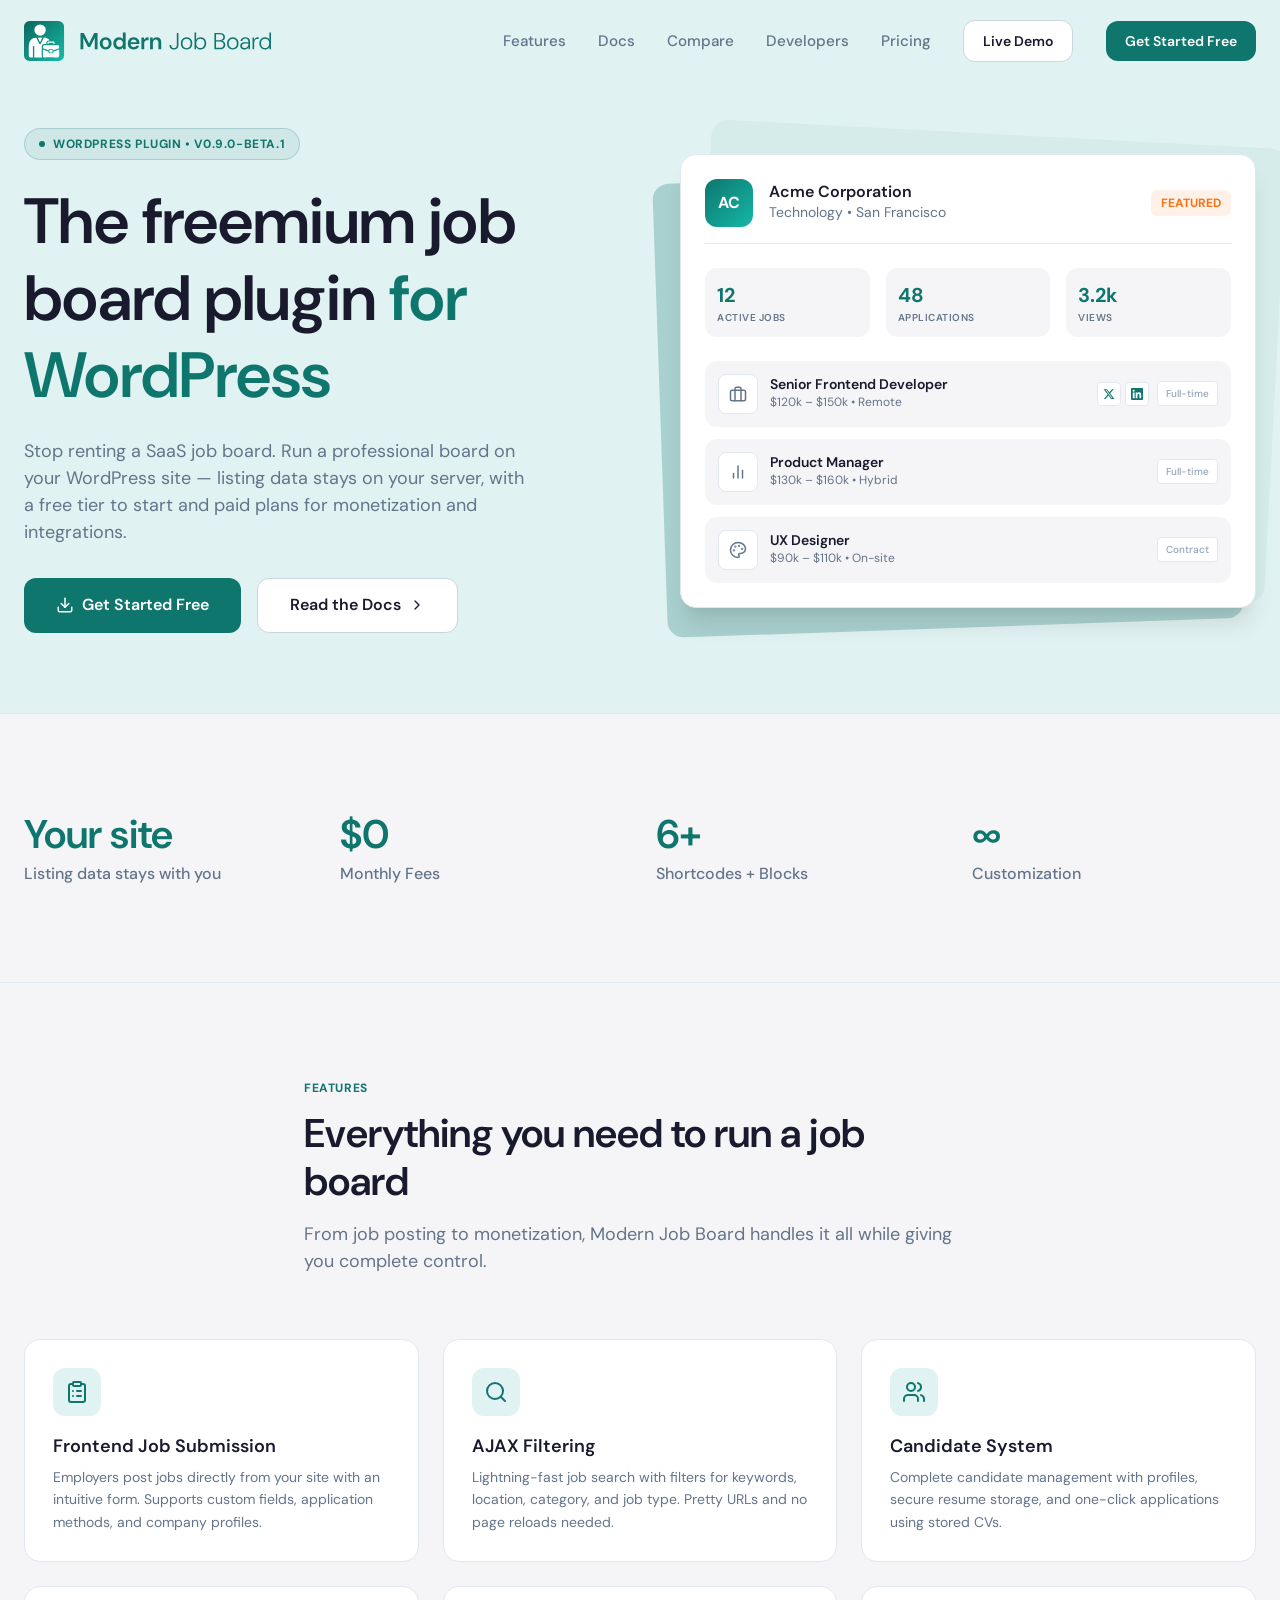
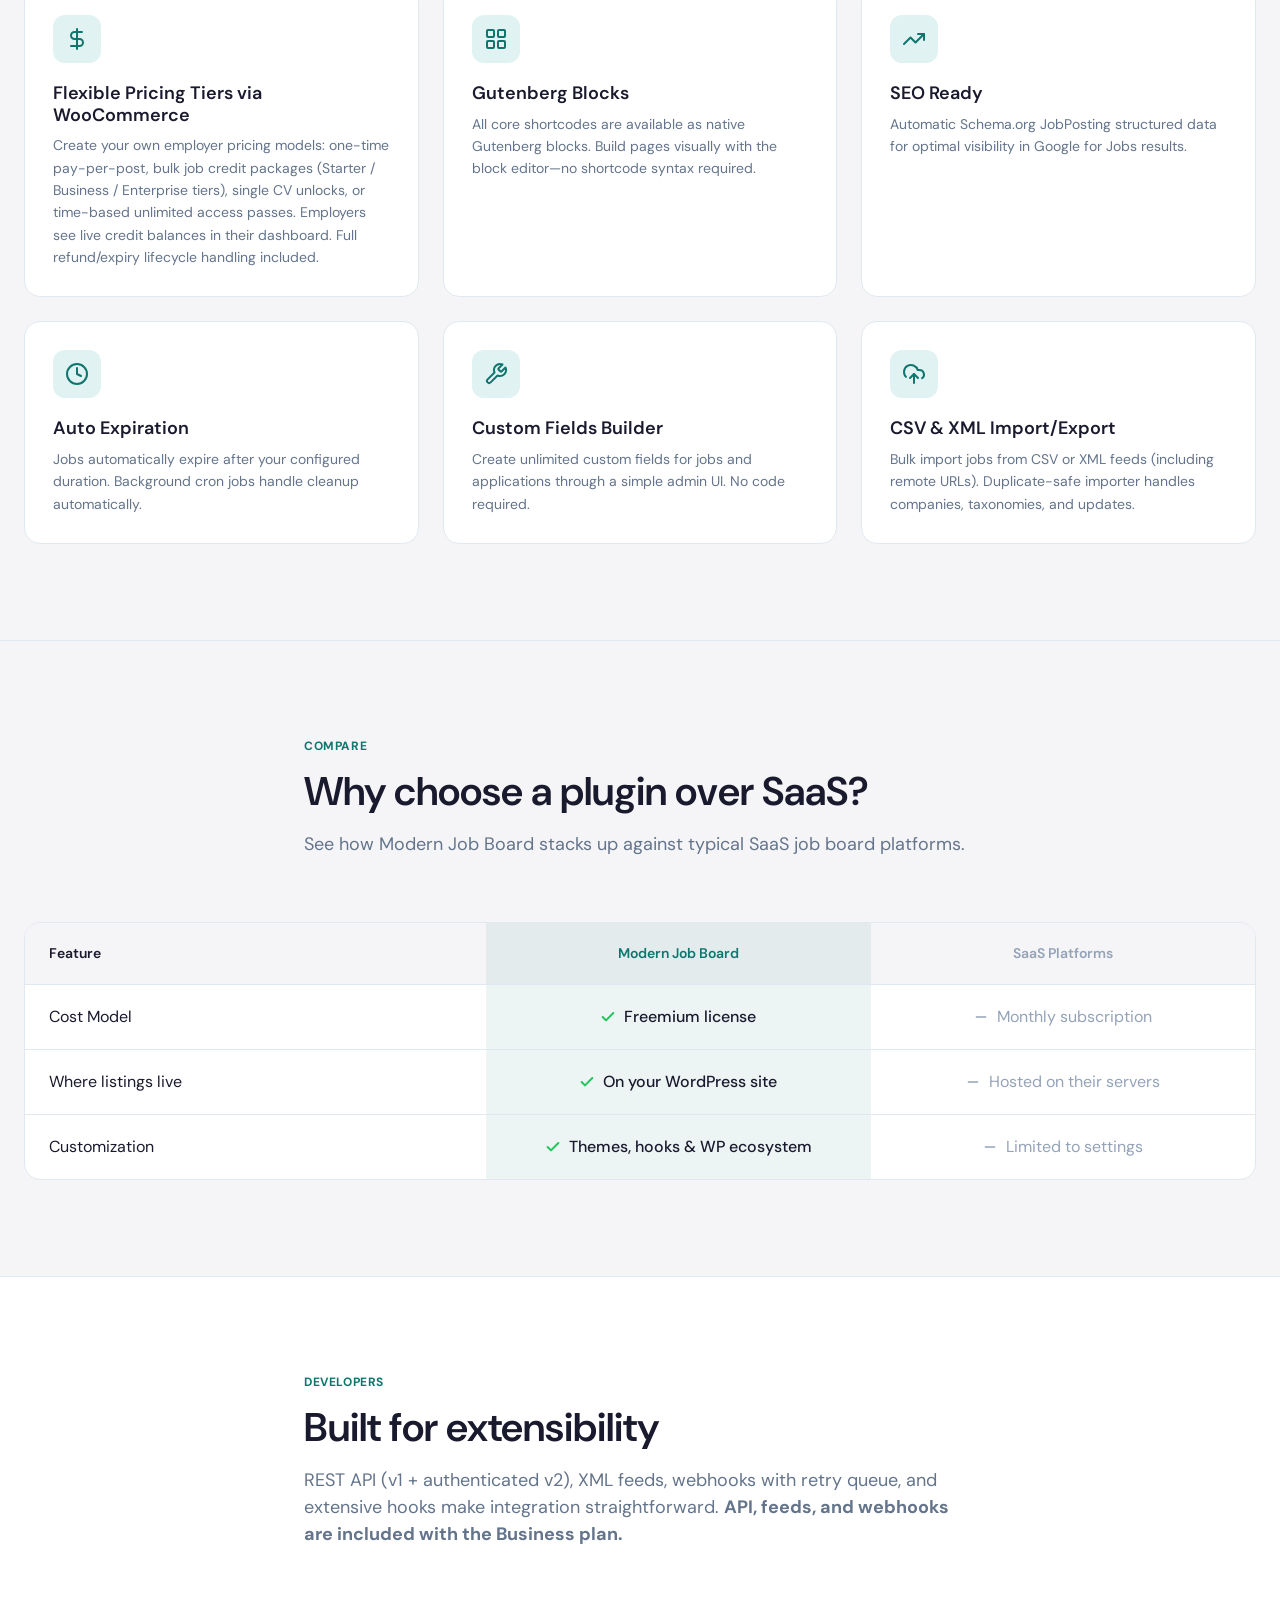
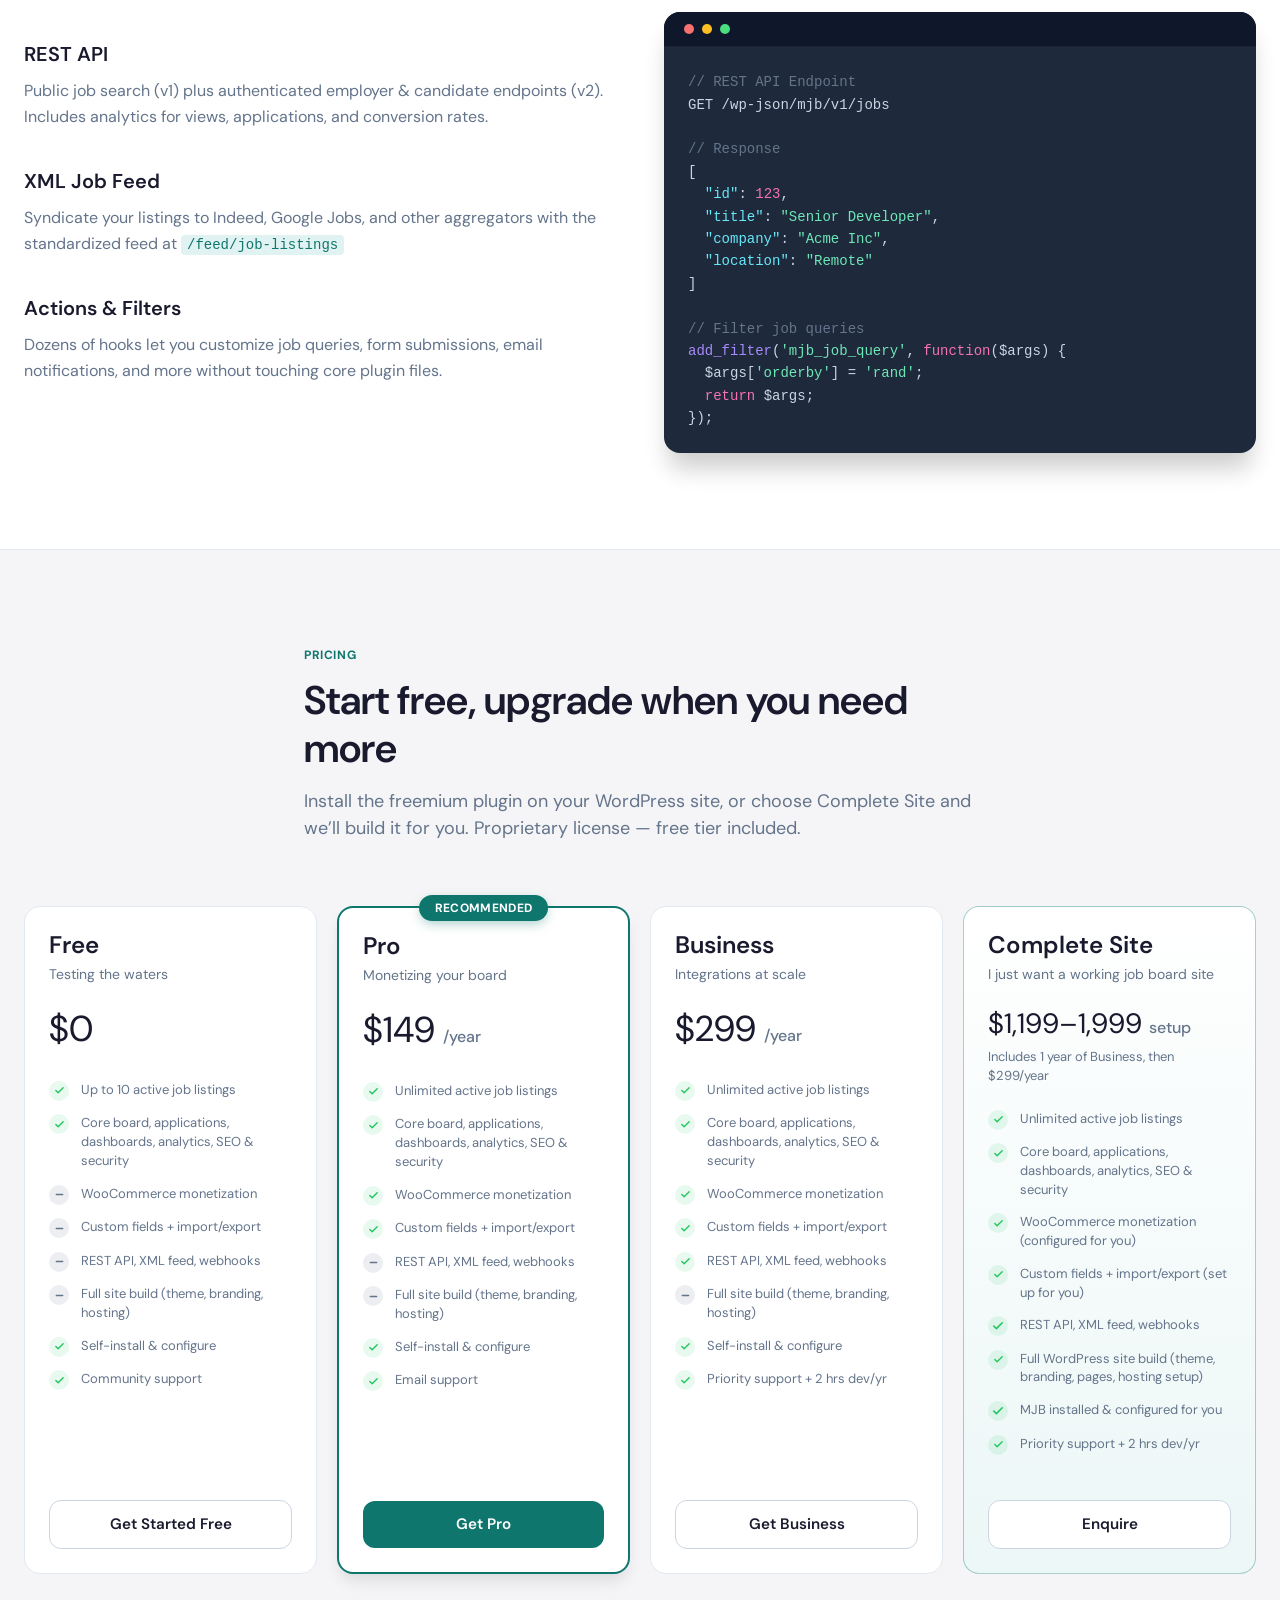
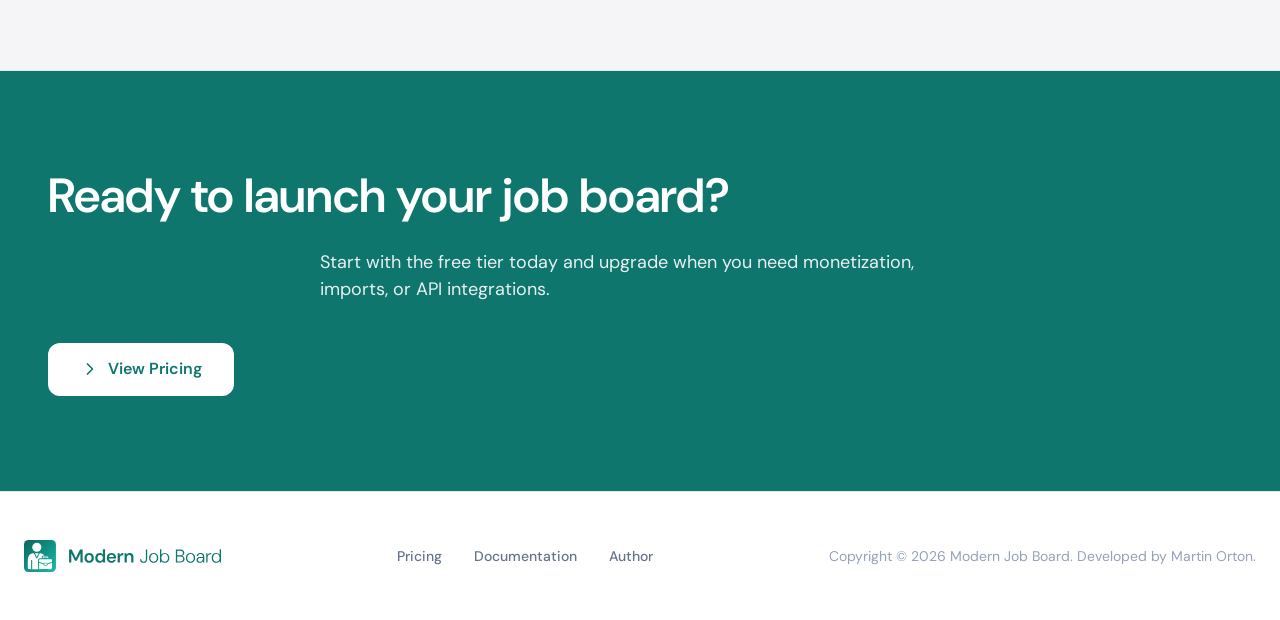
==== index.html @ c2c5f891 "Initial commit: marketing website and docs" ====
<!DOCTYPE html>
<html lang="en">

<head>
    <meta charset="UTF-8">
    <meta name="viewport" content="width=device-width, initial-scale=1.0">
    <title>Modern Job Board – Freemium WordPress Job Board Plugin</title>
    <link rel="preconnect" href="https://fonts.googleapis.com">
    <link rel="preconnect" href="https://fonts.gstatic.com" crossorigin>
    <link
        href="https://fonts.googleapis.com/css2?family=DM+Sans:ital,opsz,wght@0,9..40,400;0,9..40,500;0,9..40,600;0,9..40,700;1,9..40,400&display=swap"
        rel="stylesheet">
    <link rel="stylesheet" href="css/styles.css">
    <script src="js/script.js"></script>
</head>

<body>
    <!-- Navbar -->
    <nav class="navbar" id="navbar">
        <div class="container navbar-content">
            <a href="#" class="logo">
                <div class="logo-icon">
                    <img src="images/MJB%20logo.svg" alt="MJB Logo" />
                </div>
            </a>

            <div class="nav-links desktop-only">
                <a href="#features">Features</a>
                <a href="docs/index.html">Docs</a>
                <a href="#comparison">Compare</a>
                <a href="#developers">Developers</a>
                <a href="#pricing">Pricing</a>
                <a href="/jobs/" data-demo-path="/jobs/" class="btn btn-outline btn-sm" target="_blank" rel="noopener noreferrer">Live Demo</a>
                <a href="#pricing" class="btn btn-primary btn-sm">Get Started Free</a>
            </div>

            <button class="mobile-toggle" id="mobile-toggle" aria-label="Toggle menu">
                <svg class="icon-menu" xmlns="http://www.w3.org/2000/svg" width="24" height="24" viewBox="0 0 24 24"
                    fill="none" stroke="currentColor" stroke-width="2" stroke-linecap="round" stroke-linejoin="round">
                    <line x1="4" x2="20" y1="12" y2="12" />
                    <line x1="4" x2="20" y1="6" y2="6" />
                    <line x1="4" x2="20" y1="18" y2="18" />
                </svg>
                <svg class="icon-close hidden" xmlns="http://www.w3.org/2000/svg" width="24" height="24"
                    viewBox="0 0 24 24" fill="none" stroke="currentColor" stroke-width="2" stroke-linecap="round"
                    stroke-linejoin="round">
                    <path d="M18 6 6 18" />
                    <path d="m6 6 12 12" />
                </svg>
            </button>
        </div>
        <div class="mobile-menu" id="mobile-menu">
            <a href="#features" class="mobile-link">Features</a>
            <a href="docs/index.html" class="mobile-link">Docs</a>
            <a href="#comparison" class="mobile-link">Compare</a>
            <a href="#developers" class="mobile-link">Developers</a>
            <a href="#pricing" class="mobile-link">Pricing</a>
            <a href="/jobs/" data-demo-path="/jobs/" class="mobile-link" target="_blank" rel="noopener noreferrer">Live Demo</a>
            <a href="#pricing" class="btn btn-primary mobile-btn">Get Started Free</a>
        </div>
    </nav>

    <main>
        <!-- Hero -->
        <section class="hero section">
            <div class="container hero-grid">
                <div class="hero-content">
                    <div class="reveal">
                        <div class="badge">
                            <span class="badge-dot"></span>
                            WordPress Plugin • v0.9.0-beta.1
                        </div>
                    </div>
                    <div class="reveal delay-1">
                        <h1 class="hero-title">The freemium job board plugin <span class="italic-highlight">for WordPress</span>
                        </h1>
                    </div>
                    <div class="reveal delay-2">
                        <p class="hero-text">Stop renting a SaaS job board. Run a professional board on your WordPress
                            site — listing data stays on your server, with a free tier to start and paid plans for
                            monetization and integrations.</p>
                    </div>
                    <div class="reveal delay-3">
                        <div class="hero-actions">
                            <a href="#pricing" class="btn btn-primary btn-lg">
                                <svg xmlns="http://www.w3.org/2000/svg" width="18" height="18" viewBox="0 0 24 24"
                                    fill="none" stroke="currentColor" stroke-width="2" stroke-linecap="round"
                                    stroke-linejoin="round">
                                    <path d="M21 15v4a2 2 0 0 1-2 2H5a2 2 0 0 1-2-2v-4" />
                                    <polyline points="7 10 12 15 17 10" />
                                    <line x1="12" x2="12" y1="15" y2="3" />
                                </svg>
                                Get Started Free
                            </a>
                            <a href="docs/index.html" class="btn btn-outline btn-lg">
                                Read the Docs
                                <svg xmlns="http://www.w3.org/2000/svg" width="16" height="16" viewBox="0 0 24 24"
                                    fill="none" stroke="currentColor" stroke-width="2" stroke-linecap="round"
                                    stroke-linejoin="round">
                                    <path d="m9 18 6-6-6-6" />
                                </svg>
                            </a>
                        </div>
                    </div>
                </div>

                <div class="hero-visual">
                    <div class="hero-card reveal delay-2">
                        <div class="card-header">
                            <div class="company-logo">AC</div>
                            <div class="company-info">
                                <h4>Acme Corporation</h4>
                                <p>Technology • San Francisco</p>
                            </div>
                            <span class="badge-accent">Featured</span>
                        </div>
                        <div class="card-stats">
                            <div class="stat-item">
                                <div class="stat-val">12</div>
                                <div class="stat-lbl">Active Jobs</div>
                            </div>
                            <div class="stat-item">
                                <div class="stat-val">48</div>
                                <div class="stat-lbl">Applications</div>
                            </div>
                            <div class="stat-item">
                                <div class="stat-val">3.2k</div>
                                <div class="stat-lbl">Views</div>
                            </div>
                        </div>
                        <div class="job-list">
                            <!-- Job 1 -->
                            <div class="job-item">
                                <div class="job-icon">
                                    <svg xmlns="http://www.w3.org/2000/svg" width="18" height="18" viewBox="0 0 24 24"
                                        fill="none" stroke="currentColor" stroke-width="2" stroke-linecap="round"
                                        stroke-linejoin="round" aria-hidden="true">
                                        <rect width="20" height="14" x="2" y="7" rx="2" ry="2" />
                                        <path d="M16 21V5a2 2 0 0 0-2-2h-4a2 2 0 0 0-2 2v16" />
                                    </svg>
                                </div>
                                <div class="job-info">
                                    <h5>Senior Frontend Developer</h5>
                                    <p>$120k – $150k • Remote</p>
                                </div>
                                <div class="job-meta">
                                    <div class="social-share">
                                        <button class="share-btn twitter" aria-label="Share on Twitter"><svg
                                                xmlns="http://www.w3.org/2000/svg" width="12" height="12"
                                                viewBox="0 0 24 24" fill="currentColor" aria-hidden="true">
                                                <path
                                                    d="M18.244 2.25h3.308l-7.227 8.26 8.502 11.24H16.17l-5.214-6.817L4.99 21.75H1.68l7.73-8.835L1.254 2.25H8.08l4.713 6.231zm-1.161 17.52h1.833L7.084 4.126H5.117z" />
                                            </svg></button>
                                        <button class="share-btn linkedin" aria-label="Share on LinkedIn"><svg
                                                xmlns="http://www.w3.org/2000/svg" width="12" height="12"
                                                viewBox="0 0 24 24" fill="currentColor" aria-hidden="true">
                                                <path
                                                    d="M20.447 20.452h-3.554v-5.569c0-1.328-.027-3.037-1.852-3.037-1.853 0-2.136 1.445-2.136 2.939v5.667H9.351V9h3.414v1.561h.046c.477-.9 1.637-1.85 3.37-1.85 3.601 0 4.267 2.37 4.267 5.455v6.286zM5.337 7.433a2.062 2.062 0 0 1-2.063-2.065 2.064 2.064 0 0 1 2.063-2.063 2.063 2.063 0 0 1 2.064 2.063 2.065 2.065 0 0 1-2.064 2.065zm1.782 13.019H3.555V9h3.564v11.452zM22.225 0H1.771C.792 0 0 .774 0 1.729v20.542C0 23.227.792 24 1.771 24h20.451C23.2 24 24 23.227 24 22.271V1.729C24 .774 23.2 0 22.222 0h.003z" />
                                            </svg></button>
                                    </div>
                                    <span class="job-tag">Full-time</span>
                                </div>
                            </div>
                            <!-- Job 2 -->
                            <div class="job-item">
                                <div class="job-icon">
                                    <svg xmlns="http://www.w3.org/2000/svg" width="18" height="18" viewBox="0 0 24 24"
                                        fill="none" stroke="currentColor" stroke-width="2" stroke-linecap="round"
                                        stroke-linejoin="round" aria-hidden="true">
                                        <line x1="18" x2="18" y1="20" y2="10" />
                                        <line x1="12" x2="12" y1="20" y2="4" />
                                        <line x1="6" x2="6" y1="20" y2="14" />
                                    </svg>
                                </div>
                                <div class="job-info">
                                    <h5>Product Manager</h5>
                                    <p>$130k – $160k • Hybrid</p>
                                </div>
                                <div class="job-meta">
                                    <div class="social-share">
                                        <button class="share-btn twitter" aria-label="Share on Twitter"><svg
                                                xmlns="http://www.w3.org/2000/svg" width="12" height="12"
                                                viewBox="0 0 24 24" fill="currentColor" aria-hidden="true">
                                                <path
                                                    d="M18.244 2.25h3.308l-7.227 8.26 8.502 11.24H16.17l-5.214-6.817L4.99 21.75H1.68l7.73-8.835L1.254 2.25H8.08l4.713 6.231zm-1.161 17.52h1.833L7.084 4.126H5.117z" />
                                            </svg></button>
                                        <button class="share-btn linkedin" aria-label="Share on LinkedIn"><svg
                                                xmlns="http://www.w3.org/2000/svg" width="12" height="12"
                                                viewBox="0 0 24 24" fill="currentColor" aria-hidden="true">
                                                <path
                                                    d="M20.447 20.452h-3.554v-5.569c0-1.328-.027-3.037-1.852-3.037-1.853 0-2.136 1.445-2.136 2.939v5.667H9.351V9h3.414v1.561h.046c.477-.9 1.637-1.85 3.37-1.85 3.601 0 4.267 2.37 4.267 5.455v6.286zM5.337 7.433a2.062 2.062 0 0 1-2.063-2.065 2.064 2.064 0 0 1 2.063-2.063 2.063 2.063 0 0 1 2.064 2.063 2.065 2.065 0 0 1-2.064 2.065zm1.782 13.019H3.555V9h3.564v11.452zM22.225 0H1.771C.792 0 0 .774 0 1.729v20.542C0 23.227.792 24 1.771 24h20.451C23.2 24 24 23.227 24 22.271V1.729C24 .774 23.2 0 22.222 0h.003z" />
                                            </svg></button>
                                    </div>
                                    <span class="job-tag">Full-time</span>
                                </div>
                            </div>
                            <!-- Job 3 -->
                            <div class="job-item">
                                <div class="job-icon">
                                    <svg xmlns="http://www.w3.org/2000/svg" width="18" height="18" viewBox="0 0 24 24"
                                        fill="none" stroke="currentColor" stroke-width="2" stroke-linecap="round"
                                        stroke-linejoin="round" aria-hidden="true">
                                        <circle cx="13.5" cy="6.5" r=".5" fill="currentColor" />
                                        <circle cx="17.5" cy="10.5" r=".5" fill="currentColor" />
                                        <circle cx="8.5" cy="7.5" r=".5" fill="currentColor" />
                                        <circle cx="6.5" cy="12.5" r=".5" fill="currentColor" />
                                        <path
                                            d="M12 2C6.5 2 2 6.5 2 12s4.5 10 10 10c.926 0 1.648-.746 1.648-1.688 0-.437-.18-.835-.437-1.125-.29-.289-.438-.652-.438-1.087 0-.875.75-1.562 1.687-1.562H15.75A6.25 6.25 0 0 0 22 10.25c0-4.563-4.438-8.25-10-8.25z" />
                                    </svg>
                                </div>
                                <div class="job-info">
                                    <h5>UX Designer</h5>
                                    <p>$90k – $110k • On-site</p>
                                </div>
                                <div class="job-meta">
                                    <div class="social-share">
                                        <button class="share-btn twitter" aria-label="Share on Twitter"><svg
                                                xmlns="http://www.w3.org/2000/svg" width="12" height="12"
                                                viewBox="0 0 24 24" fill="currentColor" aria-hidden="true">
                                                <path
                                                    d="M18.244 2.25h3.308l-7.227 8.26 8.502 11.24H16.17l-5.214-6.817L4.99 21.75H1.68l7.73-8.835L1.254 2.25H8.08l4.713 6.231zm-1.161 17.52h1.833L7.084 4.126H5.117z" />
                                            </svg></button>
                                        <button class="share-btn linkedin" aria-label="Share on LinkedIn"><svg
                                                xmlns="http://www.w3.org/2000/svg" width="12" height="12"
                                                viewBox="0 0 24 24" fill="currentColor" aria-hidden="true">
                                                <path
                                                    d="M20.447 20.452h-3.554v-5.569c0-1.328-.027-3.037-1.852-3.037-1.853 0-2.136 1.445-2.136 2.939v5.667H9.351V9h3.414v1.561h.046c.477-.9 1.637-1.85 3.37-1.85 3.601 0 4.267 2.37 4.267 5.455v6.286zM5.337 7.433a2.062 2.062 0 0 1-2.063-2.065 2.064 2.064 0 0 1 2.063-2.063 2.063 2.063 0 0 1 2.064 2.063 2.065 2.065 0 0 1-2.064 2.065zm1.782 13.019H3.555V9h3.564v11.452zM22.225 0H1.771C.792 0 0 .774 0 1.729v20.542C0 23.227.792 24 1.771 24h20.451C23.2 24 24 23.227 24 22.271V1.729C24 .774 23.2 0 22.222 0h.003z" />
                                            </svg></button>
                                    </div>
                                    <span class="job-tag">Contract</span>
                                </div>
                            </div>
                        </div>
                    </div>
                    <div class="hero-bg-accents">
                        <div class="bg-accent-1"></div>
                        <div class="bg-accent-2"></div>
                    </div>
                </div>
            </div>
        </section>

        <!-- Stats -->
        <section class="section stats-section">
            <div class="container stats-grid">
                <div class="stat-block reveal">
                    <h3>Your site</h3>
                    <p>Listing data stays with you</p>
                </div>
                <div class="stat-block reveal delay-1">
                    <h3>$0</h3>
                    <p>Monthly Fees</p>
                </div>
                <div class="stat-block reveal delay-2">
                    <h3>6+</h3>
                    <p>Shortcodes + Blocks</p>
                </div>
                <div class="stat-block reveal delay-3">
                    <h3>∞</h3>
                    <p>Customization</p>
                </div>
            </div>
        </section>

        <!-- Features -->
        <section id="features" class="section bg-neutral">
            <div class="container">
                <div class="section-header reveal">
                    <span class="eyebrow">Features</span>
                    <h2>Everything you need to run a job board</h2>
                    <p>From job posting to monetization, Modern Job Board handles it all while giving you complete
                        control.</p>
                </div>
                <div class="features-grid">
                    <!-- Feature Items (9) -->
                    <div class="feature-card reveal">
                        <div class="feature-icon"><svg xmlns="http://www.w3.org/2000/svg" width="24" height="24"
                                viewBox="0 0 24 24" fill="none" stroke="currentColor" stroke-width="2"
                                stroke-linecap="round" stroke-linejoin="round">
                                <rect width="8" height="4" x="8" y="2" rx="1" ry="1" />
                                <path d="M16 4h2a2 2 0 0 1 2 2v14a2 2 0 0 1-2 2H6a2 2 0 0 1-2-2V6a2 2 0 0 1 2-2h2" />
                                <path d="M12 11h4" />
                                <path d="M12 16h4" />
                                <path d="M8 11h.01" />
                                <path d="M8 16h.01" />
                            </svg></div>
                        <h3>Frontend Job Submission</h3>
                        <p>Employers post jobs directly from your site with an intuitive form. Supports custom fields,
                            application methods, and company profiles.</p>
                    </div>
                    <div class="feature-card reveal delay-1">
                        <div class="feature-icon"><svg xmlns="http://www.w3.org/2000/svg" width="24" height="24"
                                viewBox="0 0 24 24" fill="none" stroke="currentColor" stroke-width="2"
                                stroke-linecap="round" stroke-linejoin="round">
                                <circle cx="11" cy="11" r="8" />
                                <path d="m21 21-4.3-4.3" />
                            </svg></div>
                        <h3>AJAX Filtering</h3>
                        <p>Lightning-fast job search with filters for keywords, location, category, and job type. Pretty
                            URLs and no page reloads needed.</p>
                    </div>
                    <div class="feature-card reveal delay-2">
                        <div class="feature-icon"><svg xmlns="http://www.w3.org/2000/svg" width="24" height="24"
                                viewBox="0 0 24 24" fill="none" stroke="currentColor" stroke-width="2"
                                stroke-linecap="round" stroke-linejoin="round">
                                <path d="M16 21v-2a4 4 0 0 0-4-4H6a4 4 0 0 0-4 4v2" />
                                <circle cx="9" cy="7" r="4" />
                                <path d="M22 21v-2a4 4 0 0 0-3-3.87" />
                                <path d="M16 3.13a4 4 0 0 1 0 7.75" />
                            </svg></div>
                        <h3>Candidate System</h3>
                        <p>Complete candidate management with profiles, secure resume storage, and one-click
                            applications using stored CVs.</p>
                    </div>
                    <div class="feature-card reveal">
                        <div class="feature-icon"><svg xmlns="http://www.w3.org/2000/svg" width="24" height="24"
                                viewBox="0 0 24 24" fill="none" stroke="currentColor" stroke-width="2"
                                stroke-linecap="round" stroke-linejoin="round">
                                <line x1="12" x2="12" y1="2" y2="22" />
                                <path d="M17 5H9.5a3.5 3.5 0 0 0 0 7h5a3.5 3.5 0 0 1 0 7H6" />
                            </svg></div>
                        <h3>Flexible Pricing Tiers via WooCommerce</h3>
                        <p>Create your own employer pricing models: one-time pay-per-post, bulk job credit packages
                            (Starter / Business / Enterprise tiers), single CV unlocks, or time-based unlimited access
                            passes. Employers see live credit balances in their dashboard. Full refund/expiry lifecycle
                            handling included.</p>
                    </div>
                    <div class="feature-card reveal delay-1">
                        <div class="feature-icon"><svg xmlns="http://www.w3.org/2000/svg" width="24" height="24"
                                viewBox="0 0 24 24" fill="none" stroke="currentColor" stroke-width="2"
                                stroke-linecap="round" stroke-linejoin="round">
                                <rect x="3" y="3" width="7" height="7" rx="1" />
                                <rect x="14" y="3" width="7" height="7" rx="1" />
                                <rect x="3" y="14" width="7" height="7" rx="1" />
                                <rect x="14" y="14" width="7" height="7" rx="1" />
                            </svg></div>
                        <h3>Gutenberg Blocks</h3>
                        <p>All core shortcodes are available as native Gutenberg blocks. Build pages visually with the
                            block editor—no shortcode syntax required.</p>
                    </div>
                    <div class="feature-card reveal delay-2">
                        <div class="feature-icon"><svg xmlns="http://www.w3.org/2000/svg" width="24" height="24"
                                viewBox="0 0 24 24" fill="none" stroke="currentColor" stroke-width="2"
                                stroke-linecap="round" stroke-linejoin="round">
                                <polyline points="22 7 13.5 15.5 8.5 10.5 2 17" />
                                <polyline points="16 7 22 7 22 13" />
                            </svg></div>
                        <h3>SEO Ready</h3>
                        <p>Automatic Schema.org JobPosting structured data for optimal visibility in Google for Jobs
                            results.</p>
                    </div>
                    <div class="feature-card reveal">
                        <div class="feature-icon"><svg xmlns="http://www.w3.org/2000/svg" width="24" height="24"
                                viewBox="0 0 24 24" fill="none" stroke="currentColor" stroke-width="2"
                                stroke-linecap="round" stroke-linejoin="round">
                                <circle cx="12" cy="12" r="10" />
                                <polyline points="12 6 12 12 16 14" />
                            </svg></div>
                        <h3>Auto Expiration</h3>
                        <p>Jobs automatically expire after your configured duration. Background cron jobs handle cleanup
                            automatically.</p>
                    </div>
                    <div class="feature-card reveal delay-1">
                        <div class="feature-icon"><svg xmlns="http://www.w3.org/2000/svg" width="24" height="24"
                                viewBox="0 0 24 24" fill="none" stroke="currentColor" stroke-width="2"
                                stroke-linecap="round" stroke-linejoin="round">
                                <path
                                    d="M14.7 6.3a1 1 0 0 0 0 1.4l1.6 1.6a1 1 0 0 0 1.4 0l3.77-3.77a6 6 0 0 1-7.94 7.94l-6.91 6.91a2.12 2.12 0 0 1-3-3l6.91-6.91a6 6 0 0 1 7.94-7.94l-3.76 3.76z" />
                            </svg></div>
                        <h3>Custom Fields Builder</h3>
                        <p>Create unlimited custom fields for jobs and applications through a simple admin UI. No code
                            required.</p>
                    </div>
                    <div class="feature-card reveal delay-2">
                        <div class="feature-icon"><svg xmlns="http://www.w3.org/2000/svg" width="24" height="24"
                                viewBox="0 0 24 24" fill="none" stroke="currentColor" stroke-width="2"
                                stroke-linecap="round" stroke-linejoin="round">
                                <path d="M4 14.899A7 7 0 1 1 15.71 8h1.79a4.5 4.5 0 0 1 2.5 8.242" />
                                <path d="M12 12v9" />
                                <path d="m16 16-4-4-4 4" />
                            </svg></div>
                        <h3>CSV &amp; XML Import/Export</h3>
                        <p>Bulk import jobs from CSV or XML feeds (including remote URLs). Duplicate-safe importer
                            handles companies, taxonomies, and updates.</p>
                    </div>
                </div>
            </div>
        </section>

        <!-- Comparison -->
        <section id="comparison" class="section">
            <div class="container">
                <div class="section-header reveal">
                    <span class="eyebrow">Compare</span>
                    <h2>Why choose a plugin over SaaS?</h2>
                    <p>See how Modern Job Board stacks up against typical SaaS job board platforms.</p>
                </div>
                <div class="comparison-table-wrapper reveal delay-1">
                    <div class="comparison-table">
                        <div class="row header-row">
                            <div class="col feature">Feature</div>
                            <div class="col mjb">Modern Job Board</div>
                            <div class="col saas">SaaS Platforms</div>
                        </div>
                        <div class="row">
                            <div class="col feature">Cost Model</div>
                            <div class="col mjb highlight"><svg class="icon-check" xmlns="http://www.w3.org/2000/svg"
                                    viewBox="0 0 24 24" fill="none" stroke="currentColor" stroke-width="3"
                                    stroke-linecap="round" stroke-linejoin="round">
                                    <polyline points="20 6 9 17 4 12" />
                                </svg> Freemium license</div>
                            <div class="col saas"><svg class="icon-minus" xmlns="http://www.w3.org/2000/svg"
                                    viewBox="0 0 24 24" fill="none" stroke="currentColor" stroke-width="2"
                                    stroke-linecap="round" stroke-linejoin="round">
                                    <line x1="5" x2="19" y1="12" y2="12" />
                                </svg> Monthly subscription</div>
                        </div>
                        <div class="row">
                            <div class="col feature">Where listings live</div>
                            <div class="col mjb highlight"><svg class="icon-check" xmlns="http://www.w3.org/2000/svg"
                                    viewBox="0 0 24 24" fill="none" stroke="currentColor" stroke-width="3"
                                    stroke-linecap="round" stroke-linejoin="round">
                                    <polyline points="20 6 9 17 4 12" />
                                </svg> On your WordPress site</div>
                            <div class="col saas"><svg class="icon-minus" xmlns="http://www.w3.org/2000/svg"
                                    viewBox="0 0 24 24" fill="none" stroke="currentColor" stroke-width="2"
                                    stroke-linecap="round" stroke-linejoin="round">
                                    <line x1="5" x2="19" y1="12" y2="12" />
                                </svg> Hosted on their servers</div>
                        </div>
                        <div class="row">
                            <div class="col feature">Customization</div>
                            <div class="col mjb highlight"><svg class="icon-check" xmlns="http://www.w3.org/2000/svg"
                                    viewBox="0 0 24 24" fill="none" stroke="currentColor" stroke-width="3"
                                    stroke-linecap="round" stroke-linejoin="round">
                                    <polyline points="20 6 9 17 4 12" />
                                </svg> Themes, hooks &amp; WP ecosystem</div>
                            <div class="col saas"><svg class="icon-minus" xmlns="http://www.w3.org/2000/svg"
                                    viewBox="0 0 24 24" fill="none" stroke="currentColor" stroke-width="2"
                                    stroke-linecap="round" stroke-linejoin="round">
                                    <line x1="5" x2="19" y1="12" y2="12" />
                                </svg> Limited to settings</div>
                        </div>
                    </div>
                </div>
            </div>
        </section>

        <!-- Developers -->
        <section id="developers" class="section bg-white">
            <div class="container">
                <div class="section-header reveal">
                    <span class="eyebrow">Developers</span>
                    <h2>Built for extensibility</h2>
                    <p>REST API (v1 + authenticated v2), XML feeds, webhooks with retry queue, and extensive hooks make integration straightforward. <strong>API, feeds, and webhooks are included with the Business plan.</strong></p>
                </div>
                <div class="dev-grid">
                    <div class="dev-content">
                        <div class="dev-item reveal">
                            <h3>REST API</h3>
                            <p>Public job search (v1) plus authenticated employer &amp; candidate endpoints (v2). Includes
                                analytics for views, applications, and conversion rates.</p>
                        </div>
                        <div class="dev-item reveal delay-1">
                            <h3>XML Job Feed</h3>
                            <p>Syndicate your listings to Indeed, Google Jobs, and other aggregators with the
                                standardized feed at <code class="inline-code">/feed/job-listings</code></p>
                        </div>
                        <div class="dev-item reveal delay-2">
                            <h3>Actions & Filters</h3>
                            <p>Dozens of hooks let you customize job queries, form submissions, email notifications, and
                                more without touching core plugin files.</p>
                        </div>
                    </div>
                    <div class="dev-code reveal delay-2">
                        <div class="code-window">
                            <div class="window-controls">
                                <span class="dot red"></span><span class="dot yellow"></span><span
                                    class="dot green"></span>
                            </div>
                            <pre><code><span class="comment">// REST API Endpoint</span>
GET /wp-json/mjb/v1/jobs

<span class="comment">// Response</span>
[
  <span class="key">"id"</span>: <span class="number">123</span>,
  <span class="key">"title"</span>: <span class="string">"Senior Developer"</span>,
  <span class="key">"company"</span>: <span class="string">"Acme Inc"</span>,
  <span class="key">"location"</span>: <span class="string">"Remote"</span>
]

<span class="comment">// Filter job queries</span>
<span class="func">add_filter</span>(<span class="string">'mjb_job_query'</span>, <span class="keyword">function</span>($args) {
  $args[<span class="string">'orderby'</span>] = <span class="string">'rand'</span>;
  <span class="keyword">return</span> $args;
});</code></pre>
                        </div>
                    </div>
                </div>
            </div>
        </section>

        <!-- Pricing -->
        <section id="pricing" class="section bg-neutral">
            <div class="container">
                <div class="section-header reveal">
                    <span class="eyebrow">Pricing</span>
                    <h2>Start free, upgrade when you need more</h2>
                    <p>Install the freemium plugin on your WordPress site, or choose Complete Site and we’ll build it for you. Proprietary license — free tier included.</p>
                </div>
                <div class="pricing-grid pricing-grid--4">
                    <!-- Free -->
                    <div class="pricing-card reveal delay-1">
                        <h3>Free</h3>
                        <p class="price-sub">Testing the waters</p>
                        <div class="price">$0</div>
                        <ul class="price-features">
                            <li><span class="check-icon">✓</span> Up to 10 active job listings</li>
                            <li><span class="check-icon">✓</span> Core board, applications, dashboards, analytics, SEO &amp; security</li>
                            <li class="is-unavailable"><span class="check-icon" aria-hidden="true">—</span> WooCommerce monetization</li>
                            <li class="is-unavailable"><span class="check-icon" aria-hidden="true">—</span> Custom fields + import/export</li>
                            <li class="is-unavailable"><span class="check-icon" aria-hidden="true">—</span> REST API, XML feed, webhooks</li>
                            <li class="is-unavailable"><span class="check-icon" aria-hidden="true">—</span> Full site build (theme, branding, hosting)</li>
                            <li><span class="check-icon">✓</span> Self-install &amp; configure</li>
                            <li><span class="check-icon">✓</span> Community support</li>
                        </ul>
                        <a href="mailto:hello@martinorton.com?subject=Modern%20Job%20Board%20Free"
                            class="btn btn-outline btn-block">Get Started Free</a>
                    </div>
                    <!-- Pro -->
                    <div class="pricing-card pro reveal delay-2">
                        <div class="recommended-badge">Recommended</div>
                        <h3>Pro</h3>
                        <p class="price-sub">Monetizing your board</p>
                        <div class="price">$149 <span class="period">/year</span></div>
                        <ul class="price-features">
                            <li><span class="check-icon">✓</span> Unlimited active job listings</li>
                            <li><span class="check-icon">✓</span> Core board, applications, dashboards, analytics, SEO &amp; security</li>
                            <li><span class="check-icon">✓</span> WooCommerce monetization</li>
                            <li><span class="check-icon">✓</span> Custom fields + import/export</li>
                            <li class="is-unavailable"><span class="check-icon" aria-hidden="true">—</span> REST API, XML feed, webhooks</li>
                            <li class="is-unavailable"><span class="check-icon" aria-hidden="true">—</span> Full site build (theme, branding, hosting)</li>
                            <li><span class="check-icon">✓</span> Self-install &amp; configure</li>
                            <li><span class="check-icon">✓</span> Email support</li>
                        </ul>
                        <a href="mailto:hello@martinorton.com?subject=Modern%20Job%20Board%20Pro" class="btn btn-primary btn-block">Get Pro</a>
                    </div>
                    <!-- Business -->
                    <div class="pricing-card reveal delay-3">
                        <h3>Business</h3>
                        <p class="price-sub">Integrations at scale</p>
                        <div class="price">$299 <span class="period">/year</span></div>
                        <ul class="price-features">
                            <li><span class="check-icon">✓</span> Unlimited active job listings</li>
                            <li><span class="check-icon">✓</span> Core board, applications, dashboards, analytics, SEO &amp; security</li>
                            <li><span class="check-icon">✓</span> WooCommerce monetization</li>
                            <li><span class="check-icon">✓</span> Custom fields + import/export</li>
                            <li><span class="check-icon">✓</span> REST API, XML feed, webhooks</li>
                            <li class="is-unavailable"><span class="check-icon" aria-hidden="true">—</span> Full site build (theme, branding, hosting)</li>
                            <li><span class="check-icon">✓</span> Self-install &amp; configure</li>
                            <li><span class="check-icon">✓</span> Priority support + 2 hrs dev/yr</li>
                        </ul>
                        <a href="mailto:hello@martinorton.com?subject=Modern%20Job%20Board%20Business" class="btn btn-outline btn-block">Get Business</a>
                    </div>
                    <!-- Complete Site -->
                    <div class="pricing-card pricing-card--complete reveal delay-3">
                        <h3>Complete Site</h3>
                        <p class="price-sub">I just want a working job board site</p>
                        <div class="price price--setup">$1,199–1,999 <span class="period">setup</span></div>
                        <p class="price-note">Includes 1 year of Business, then $299/year</p>
                        <ul class="price-features">
                            <li><span class="check-icon">✓</span> Unlimited active job listings</li>
                            <li><span class="check-icon">✓</span> Core board, applications, dashboards, analytics, SEO &amp; security</li>
                            <li><span class="check-icon">✓</span> WooCommerce monetization (configured for you)</li>
                            <li><span class="check-icon">✓</span> Custom fields + import/export (set up for you)</li>
                            <li><span class="check-icon">✓</span> REST API, XML feed, webhooks</li>
                            <li><span class="check-icon">✓</span> Full WordPress site build (theme, branding, pages, hosting setup)</li>
                            <li><span class="check-icon">✓</span> MJB installed &amp; configured for you</li>
                            <li><span class="check-icon">✓</span> Priority support + 2 hrs dev/yr</li>
                        </ul>
                        <a href="mailto:hello@martinorton.com?subject=Modern%20Job%20Board%20Complete%20Site" class="btn btn-outline btn-block">Enquire</a>
                    </div>
                </div>
            </div>
        </section>

        <!-- CTA -->
        <section class="cta-section">
            <div class="container reveal">
                <h2>Ready to launch your job board?</h2>
                <p>Start with the free tier today and upgrade when you need monetization, imports, or API integrations.</p>
                <a href="#pricing" class="btn btn-white btn-lg">
                    <svg xmlns="http://www.w3.org/2000/svg" width="20" height="20" viewBox="0 0 24 24" fill="none"
                        stroke="currentColor" stroke-width="2" stroke-linecap="round" stroke-linejoin="round">
                        <path d="m9 18 6-6-6-6" />
                    </svg>
                    View Pricing
                </a>
            </div>
        </section>
    </main>

    <!-- Footer -->
    <footer>
        <div class="container footer-content">
            <div class="footer-brand">
                <div class="logo-icon sm">
                    <img src="images/MJB%20logo.svg" alt="MJB Logo" />
                </div>
            </div>
            <div class="footer-links">
                <a href="#pricing">Pricing</a>
                <a href="docs/index.html">Documentation</a>
                <a href="https://martinorton.com">Author</a>
            </div>
            <div class="footer-copy">Copyright © 2026 Modern Job Board. Developed by <a
                    href="https://martinorton.com">Martin Orton</a>.</div>
        </div>
    </footer>

    <!-- Back to Top -->
    <button id="back-to-top" class="back-to-top" aria-label="Back to top">
        <svg xmlns="http://www.w3.org/2000/svg" width="24" height="24" viewBox="0 0 24 24" fill="none"
            stroke="currentColor" stroke-width="2" stroke-linecap="round" stroke-linejoin="round">
            <path d="M12 19V5" />
            <path d="m5 12 7-7 7 7" />
        </svg>
    </button>
</body>

</html>
---- css/styles.css ----
/* Reset & Variables */
:root {
    --primary: #0F766E;
    --primary-hover: #0d6960;
    --primary-light: rgba(15, 118, 110, 0.08);
    --primary-surface: #E0F2F1;
    --accent: #F97316;
    --accent-light: rgba(249, 115, 22, 0.1);
    --bg-neutral: #F5F5F7;
    --bg-white: #FFFFFF;
    --text-primary: #1a1a2e;
    --text-secondary: #64748b;
    --text-muted: #94a3b8;
    --border: #e2e8f0;
    --border-strong: #cbd5e1;
    --success: #22c55e;

    --font-sans: 'DM Sans', sans-serif;
    --font-serif: var(--font-sans);

    --container-max: 1280px;
    --spacing-section: 6rem;
    --hero-card-accent-bg: #a9d1cf;
    --mjb-hero-edge: 2.5rem;
    --mjb-navbar-height: 5rem;
    --mjb-admin-bar-height: 0px;
    --mjb-header-offset: calc(var(--mjb-admin-bar-height) + var(--mjb-navbar-height));

    --heading-weight: 600;
    --heading-line-height: 1.2;
}

/* WordPress admin bar (logged-in frontend only) */
@media screen and (max-width: 782px) {
    body.admin-bar {
        --mjb-admin-bar-height: var(--wp-admin--admin-bar--height, 46px);
    }
}

@media screen and (min-width: 783px) {
    body.admin-bar {
        --mjb-admin-bar-height: var(--wp-admin--admin-bar--height, 32px);
    }
}

*,
*::before,
*::after {
    box-sizing: border-box;
    margin: 0;
    padding: 0;
}

body {
    font-family: var(--font-sans);
    color: var(--text-primary);
    background-color: var(--bg-neutral);
    line-height: 1.5;
    -webkit-font-smoothing: antialiased;
}

::selection {
    background-color: var(--primary-light);
    color: var(--primary);
}

::-moz-selection {
    background-color: var(--primary-light);
    color: var(--primary);
}

h1,
h2,
h3,
h4,
h5,
h6,
.wp-block-heading {
    font-family: var(--font-sans);
    font-weight: var(--heading-weight);
    line-height: var(--heading-line-height);
    color: var(--text-primary);
}

h1 {
    font-size: clamp(2rem, 4vw, 2.75rem);
}

h2 {
    font-size: clamp(1.625rem, 2.5vw, 2.25rem);
}

h3 {
    font-size: 1.25rem;
}

h4 {
    font-size: 1.125rem;
}

h5 {
    font-size: 1rem;
}

h6 {
    font-size: 0.875rem;
}

a {
    text-decoration: none;
    color: inherit;
    transition: color 0.2s ease;
}

@media (prefers-reduced-motion: reduce) {
    *,
    *::before,
    *::after {
        animation-duration: 0.01ms !important;
        animation-iteration-count: 1 !important;
        transition-duration: 0.01ms !important;
        scroll-behavior: auto !important;
    }

    .reveal {
        opacity: 1;
        transform: none;
    }
}

/* Utilities */
.container,
.wp-block-group.container {
    max-width: var(--container-max);
    margin: 0 auto;
    padding: 0 1.5rem;
    width: 100%;
    box-sizing: border-box;
}

.wp-block-group.container > .wp-block-group__inner-container {
    max-width: none;
    margin: 0;
    padding: 0;
    width: 100%;
    box-sizing: border-box;
}

.wp-block-group.alignfull {
    width: 100%;
    max-width: none;
}

.wp-block-group.alignfull > .wp-block-group__inner-container {
    width: 100%;
    max-width: none;
    padding-left: 0;
    padding-right: 0;
}

.site-main .wp-block-group__inner-container {
    display: contents;
}

.site-main .wp-block-group.alignfull {
    width: 100%;
}

.site-main .wp-block-group.container {
    display: block;
    width: 100%;
}

.site-main .wp-block-html {
    display: block;
    width: 100%;
    max-width: none;
    margin: 0;
}

.section {
    padding: var(--spacing-section) 0;
    border-bottom: 1px solid var(--border);
    scroll-margin-top: var(--mjb-header-offset, 5rem);
}

.bg-white {
    background-color: var(--bg-white);
}

.bg-neutral {
    background-color: var(--bg-neutral);
}

/* Buttons */
.btn {
    display: inline-flex;
    align-items: center;
    gap: 0.5rem;
    padding: 0.75rem 1.5rem;
    border-radius: 0.75rem;
    font-weight: 600;
    font-size: 0.95rem;
    cursor: pointer;
    transition:
        background-color 0.2s ease,
        border-color 0.2s ease,
        color 0.2s ease,
        box-shadow 0.25s cubic-bezier(0.16, 1, 0.3, 1),
        transform 0.2s cubic-bezier(0.16, 1, 0.3, 1);
    border: none;
    will-change: transform;
}

.btn:active,
.btn.is-pressed {
    transform: scale(0.97) translateY(0);
    box-shadow: none;
}

.job-item.is-active,
.job-item:focus-visible {
    background: var(--primary-surface);
    border-color: rgba(15, 118, 110, 0.2);
    outline: 2px solid rgba(15, 118, 110, 0.35);
    outline-offset: 2px;
}

.btn-primary {
    background-color: var(--primary);
    color: white;
}

.btn-primary:hover {
    background-color: var(--primary-hover);
    transform: translateY(-2px);
    box-shadow: 0 8px 16px -4px rgba(15, 118, 110, 0.35);
}

.btn-primary:active {
    transform: scale(0.97) translateY(0);
}

.btn-outline {
    background-color: white;
    border: 1px solid var(--border-strong);
    color: var(--text-primary);
}

.btn-outline:hover {
    border-color: var(--primary);
    background-color: var(--bg-neutral);
    transform: translateY(-2px);
    box-shadow: 0 6px 14px -6px rgba(15, 118, 110, 0.18);
    color: var(--primary);
}

.btn-outline:active {
    transform: scale(0.97) translateY(0);
}

.btn-white {
    background-color: white;
    color: var(--primary);
}

.btn-white:hover {
    background-color: var(--bg-neutral);
    transform: translateY(-2px) scale(1.02);
    box-shadow: 0 8px 20px rgba(0, 0, 0, 0.12);
}

.btn-white:active {
    transform: scale(0.97) translateY(0);
}

.btn-sm {
    padding: 0.6rem 1.2rem;
    font-size: 0.875rem;
}

.btn-lg {
    padding: 0.9rem 2rem;
    font-size: 1rem;
}

.btn-block {
    display: flex;
    width: 100%;
    justify-content: center;
}

/* Navbar */
.navbar {
    position: fixed;
    top: var(--mjb-admin-bar-height);
    left: 0;
    right: 0;
    z-index: 1000;
    padding: 1.25rem 0;
    transition: all 0.3s ease;
}

.navbar.scrolled {
    background-color: rgba(255, 255, 255, 0.9);
    backdrop-filter: blur(10px);
    border-bottom: 1px solid var(--border);
    padding: 0.75rem 0;
    box-shadow: 0 1px 3px rgba(0, 0, 0, 0.05);
}

.navbar-content {
    display: flex;
    justify-content: space-between;
    align-items: center;
}

.logo {
    display: flex;
    align-items: center;
    gap: 0.75rem;
    font-family: var(--font-sans);
    font-size: 1.25rem;
    color: var(--text-primary);
    transition: opacity 0.2s ease, transform 0.2s ease;
}

.logo:hover {
    opacity: 0.88;
    transform: translateY(-1px);
}

.logo-icon {
    height: 2.5rem;
    display: flex;
    align-items: center;
    justify-content: center;
}

.logo-icon img,
.logo-icon .custom-logo {
    height: 100%;
    width: auto;
}

.logo--custom .custom-logo-link {
    display: flex;
    align-items: center;
    line-height: 0;
}

.nav-links {
    display: flex;
    align-items: center;
    gap: 2rem;
}

.nav-links a:not(.btn) {
    position: relative;
    color: var(--text-secondary);
    font-weight: 500;
    font-size: 0.95rem;
    transition: color 0.2s ease;
}

.nav-links a:not(.btn)::after {
    content: "";
    position: absolute;
    left: 0;
    bottom: -0.35rem;
    width: 100%;
    height: 2px;
    border-radius: 1px;
    background: var(--primary);
    transform: scaleX(0);
    transform-origin: left center;
    transition: transform 0.28s cubic-bezier(0.16, 1, 0.3, 1);
}

.nav-links a:not(.btn):hover {
    color: var(--primary);
}

.nav-links a:not(.btn):hover::after {
    transform: scaleX(1);
}

.desktop-only {
    display: flex;
}

.mobile-toggle {
    display: none;
    background: none;
    border: none;
    cursor: pointer;
    color: var(--text-primary);
}

.mobile-menu {
    display: none;
    position: absolute;
    top: 100%;
    left: 0;
    right: 0;
    background: white;
    border-bottom: 1px solid var(--border);
    padding: 1.5rem;
    flex-direction: column;
    gap: 1rem;
    box-shadow: 0 10px 15px -3px rgba(0, 0, 0, 0.1);
}

.mobile-menu.open {
    display: flex;
}

.mobile-link {
    font-size: 1.125rem;
    font-weight: 500;
    padding: 0.5rem 0;
    border-bottom: 1px solid var(--bg-neutral);
}

.hidden {
    display: none;
}

/* Live Demo navbar */
.navbar--demo,
body.mjb-demo .navbar {
    background-color: rgba(255, 255, 255, 0.9);
    backdrop-filter: blur(10px);
    border-bottom: 1px solid var(--border);
    padding: 0.75rem 0;
    box-shadow: 0 1px 3px rgba(0, 0, 0, 0.05);
}

.navbar-content--demo {
    display: grid;
    grid-template-columns: 1fr auto 1fr;
    align-items: center;
    gap: 1.5rem;
}

.navbar-content--demo .logo {
    justify-self: start;
}

.navbar-content--demo .nav-links--center {
    justify-self: center;
}

.navbar-content--demo .nav-actions {
    justify-self: end;
    display: flex;
    align-items: center;
    gap: 0.75rem;
}

.btn-icon {
    justify-content: center;
    min-width: 2.5rem;
    padding-left: 0.6rem;
    padding-right: 0.6rem;
}

.btn-icon .nav-icon {
    display: block;
    flex-shrink: 0;
}

.mobile-link.active {
    color: var(--primary);
    font-weight: 600;
}

/* Hero */
.hero {
    background-color: var(--primary-surface);
    padding-top: 8rem;
    padding-bottom: 5rem;
    overflow: hidden;
}

/* Compact content hero (50% home hero height) */
.mjb-content-hero {
    position: relative;
    width: 100%;
    margin: 0 0 3rem;
    padding: 0;
    overflow: hidden;
    background: var(--primary-surface);
}

.mjb-content-hero__inner {
    position: relative;
    z-index: 2;
    padding-top: calc(var(--mjb-navbar-height, 5rem) + var(--mjb-hero-edge, 2.5rem));
    padding-bottom: var(--mjb-hero-edge, 2.5rem);
}

.mjb-content-hero__title {
    margin: 0 0 0.75rem;
    font-family: var(--font-sans);
    font-size: clamp(2rem, 4vw, 2.75rem);
    line-height: 1.15;
    color: var(--text-primary);
}

.mjb-content-hero__intro {
    margin: 0;
    max-width: 42rem;
    font-size: 1.125rem;
    line-height: 1.6;
    color: var(--text-secondary);
}

.hero-grid {
    display: grid;
    grid-template-columns: 1fr 1fr;
    gap: 5rem;
    align-items: center;
}

.badge {
    display: inline-flex;
    align-items: center;
    gap: 0.5rem;
    background-color: var(--primary-light);
    border: 1px solid rgba(15, 118, 110, 0.2);
    color: var(--primary);
    padding: 0.375rem 0.875rem;
    border-radius: 999px;
    font-size: 0.75rem;
    font-weight: 700;
    text-transform: uppercase;
    letter-spacing: 0.05em;
    margin-bottom: 1.5rem;
}

.badge-dot {
    width: 6px;
    height: 6px;
    background-color: var(--primary);
    border-radius: 50%;
    animation: pulse 2s infinite;
}

@keyframes pulse {
    0% {
        opacity: 1;
    }

    50% {
        opacity: 0.5;
    }

    100% {
        opacity: 1;
    }
}

.hero-title {
    font-size: 3.5rem;
    margin-bottom: 1.5rem;
    color: var(--text-primary);
}

.italic-highlight {
    font-family: var(--font-sans);
    font-style: normal;
    color: var(--primary);
}

.hero-text {
    font-size: 1.125rem;
    color: var(--text-secondary);
    margin-bottom: 2rem;
    max-width: 32rem;
}

.hero-actions {
    display: flex;
    gap: 1rem;
}

.hero-card {
    background: white;
    border: 1px solid var(--border);
    border-radius: 1rem;
    padding: 1.5rem;
    box-shadow: 0 20px 25px -5px rgba(0, 0, 0, 0.1), 0 10px 10px -5px rgba(0, 0, 0, 0.04);
    position: relative;
    z-index: 10;
}

.hero-visual {
    position: relative;
}

.hero-bg-accents>div {
    position: absolute;
    width: 100%;
    height: 100%;
    border-radius: 1rem;
    z-index: 0;
}

.bg-accent-1 {
    top: -20px;
    right: -20px;
    background: rgba(15, 118, 110, 0.05);
    transform: rotate(3deg);
}

.bg-accent-2 {
    bottom: -20px;
    left: -20px;
    background: var(--hero-card-accent-bg);
    transform: rotate(-2deg);
}

.card-header {
    display: flex;
    align-items: center;
    gap: 1rem;
    margin-bottom: 1.5rem;
    padding-bottom: 1rem;
    border-bottom: 1px solid var(--border);
}

.company-logo {
    width: 3rem;
    height: 3rem;
    background: linear-gradient(135deg, var(--primary), #14b8a6);
    color: white;
    border-radius: 0.75rem;
    display: flex;
    align-items: center;
    justify-content: center;
    font-weight: 700;
}

.company-info h4 {
    font-family: var(--font-sans);
    font-size: 1rem;
}

.company-info p {
    font-size: 0.875rem;
    color: var(--text-secondary);
}

.badge-accent {
    margin-left: auto;
    background: var(--accent-light);
    color: var(--accent);
    padding: 0.25rem 0.625rem;
    border-radius: 0.375rem;
    font-size: 0.75rem;
    font-weight: 700;
    text-transform: uppercase;
}

.card-stats {
    display: grid;
    grid-template-columns: repeat(3, 1fr);
    gap: 1rem;
    margin-bottom: 1.5rem;
}

.stat-item {
    background: var(--bg-neutral);
    padding: 0.75rem;
    border-radius: 0.75rem;
    text-center;
}

.stat-val {
    font-weight: 700;
    color: var(--primary);
    font-size: 1.25rem;
}

.stat-lbl {
    font-size: 0.625rem;
    text-transform: uppercase;
    letter-spacing: 0.05em;
    color: var(--text-secondary);
    font-weight: 600;
}

.job-list {
    display: flex;
    flex-direction: column;
    gap: 0.75rem;
}

.job-item {
    display: flex;
    align-items: center;
    gap: 0.75rem;
    padding: 0.75rem;
    background: var(--bg-neutral);
    border-radius: 0.75rem;
    border: 1px solid transparent;
    transition:
        background-color 0.25s ease,
        border-color 0.25s ease,
        transform 0.25s cubic-bezier(0.16, 1, 0.3, 1),
        box-shadow 0.25s ease;
    cursor: pointer;
}

.job-item:hover {
    background: var(--primary-surface);
    border-color: rgba(15, 118, 110, 0.1);
    transform: translateX(3px);
    box-shadow: 0 4px 12px -6px rgba(15, 118, 110, 0.2);
}

.job-list .job-item:first-child .social-share {
    opacity: 1;
    transform: translateX(0);
}

.job-icon {
    width: 2.5rem;
    height: 2.5rem;
    flex: 0 0 2.5rem;
    background: white;
    border: 1px solid var(--border);
    border-radius: 0.5rem;
    display: flex;
    align-items: center;
    justify-content: center;
    color: var(--text-secondary);
    transition: color 0.25s ease, border-color 0.25s ease, transform 0.3s cubic-bezier(0.16, 1, 0.3, 1);
}

.job-icon svg {
    display: block;
}

.job-item:hover .job-icon {
    color: var(--primary);
    border-color: rgba(15, 118, 110, 0.25);
    transform: scale(1.06);
}

.job-info {
    overflow: hidden;
    flex: 1;
}

.job-info h5 {
    font-family: var(--font-sans);
    font-size: 0.875rem;
    color: var(--text-primary);
    white-space: nowrap;
    overflow: hidden;
    text-overflow: ellipsis;
}

.job-info p {
    font-size: 0.75rem;
    color: var(--text-secondary);
    white-space: nowrap;
    overflow: hidden;
    text-overflow: ellipsis;
}

.job-meta {
    margin-left: auto;
    display: flex;
    align-items: center;
    gap: 0.5rem;
}

.social-share {
    display: flex;
    gap: 0.25rem;
    opacity: 0;
    transform: translateX(-10px);
    transition: all 0.3s cubic-bezier(0.16, 1, 0.3, 1);
}

.job-item:hover .social-share {
    opacity: 1;
    transform: translateX(0);
}

.share-btn {
    width: 24px;
    height: 24px;
    display: flex;
    align-items: center;
    justify-content: center;
    background: white;
    border: 1px solid var(--border);
    border-radius: 4px;
    color: var(--primary);
    cursor: pointer;
    transition:
        color 0.2s ease,
        border-color 0.2s ease,
        background-color 0.2s ease,
        transform 0.2s cubic-bezier(0.16, 1, 0.3, 1),
        box-shadow 0.2s ease;
}

.share-btn:hover {
    color: var(--primary);
    border-color: rgba(15, 118, 110, 0.35);
    background: var(--primary-surface);
    transform: scale(1.1);
    box-shadow: 0 2px 6px rgba(15, 118, 110, 0.15);
}

.share-btn:active {
    transform: scale(0.95);
}

.job-tag {
    font-size: 0.625rem;
    font-weight: 500;
    color: var(--text-muted);
    background: white;
    padding: 0.25rem 0.5rem;
    border-radius: 0.25rem;
    border: 1px solid var(--border);
    white-space: nowrap;
}

/* Stats Section */
.stats-grid,
.wp-block-group.stats-grid,
.wp-block-group.container.stats-grid,
.wp-block-group.stats-grid > .wp-block-group__inner-container,
.wp-block-group.container.stats-grid > .wp-block-group__inner-container {
    display: grid;
    grid-template-columns: repeat(2, 1fr);
    gap: 2rem;
}

.stat-block {
    text-center;
    transition: transform 0.35s cubic-bezier(0.16, 1, 0.3, 1);
}

.stat-block:hover {
    transform: translateY(-6px);
}

.stat-block h3 {
    font-size: 2.5rem;
    color: var(--primary);
    margin-bottom: 0.25rem;
    transition: transform 0.35s cubic-bezier(0.16, 1, 0.3, 1);
    display: inline-block;
}

.stat-block:hover h3 {
    transform: scale(1.06);
}

.stat-block p {
    color: var(--text-secondary);
    font-weight: 500;
}

/* Features */
.section-header {
    text-center;
    max-width: 42rem;
    margin: 0 auto 4rem;
}

.eyebrow {
    color: var(--primary);
    font-weight: 700;
    font-size: 0.75rem;
    text-transform: uppercase;
    letter-spacing: 0.05em;
    display: block;
    margin-bottom: 0.75rem;
}

.section-header h2 {
    font-size: 2.5rem;
    margin-bottom: 1rem;
    color: var(--text-primary);
}

.section-header p {
    font-size: 1.125rem;
    color: var(--text-secondary);
}

.features-grid,
.wp-block-group.features-grid,
.wp-block-group.features-grid > .wp-block-group__inner-container {
    display: grid;
    grid-template-columns: 1fr;
    gap: 1.5rem;
}

.feature-card {
    background: white;
    padding: 1.75rem;
    border-radius: 1rem;
    border: 1px solid var(--border);
    transition:
        border-color 0.3s ease,
        box-shadow 0.35s cubic-bezier(0.16, 1, 0.3, 1),
        transform 0.35s cubic-bezier(0.16, 1, 0.3, 1);
    height: 100%;
}

.feature-card:hover {
    border-color: rgba(15, 118, 110, 0.45);
    box-shadow: 0 14px 28px -12px rgba(15, 118, 110, 0.18);
    transform: translateY(-5px);
}

.feature-icon {
    width: 3rem;
    height: 3rem;
    background: var(--primary-surface);
    color: var(--primary);
    border-radius: 0.75rem;
    display: flex;
    align-items: center;
    justify-content: center;
    margin-bottom: 1.25rem;
    transition:
        transform 0.35s cubic-bezier(0.16, 1, 0.3, 1),
        background-color 0.25s ease,
        box-shadow 0.3s ease;
}

.feature-card:hover .feature-icon {
    transform: scale(1.12) rotate(-3deg);
    background: rgba(15, 118, 110, 0.14);
    box-shadow: 0 6px 14px -6px rgba(15, 118, 110, 0.35);
}

.feature-card h3 {
    font-family: var(--font-sans);
    font-size: 1.125rem;
    margin-bottom: 0.5rem;
    color: var(--text-primary);
}

.feature-card p {
    font-size: 0.875rem;
    color: var(--text-secondary);
    line-height: 1.6;
}

/* Comparison */
.comparison-table-wrapper {
    width: 100%;
}

.comparison-table {
    width: 100%;
    max-width: none;
    border: 1px solid var(--border);
    border-radius: 1rem;
    overflow: hidden;
    background: white;
}

.comparison-table .row {
    display: grid;
    grid-template-columns: minmax(0, 1.2fr) minmax(0, 1fr) minmax(0, 1fr);
    width: 100%;
    border-bottom: 1px solid var(--border);
    transition: background-color 0.25s ease;
}

.comparison-table .row:last-child {
    border-bottom: none;
}

.comparison-table .row:not(.header-row):hover {
    background-color: rgba(15, 118, 110, 0.035);
}

.comparison-table .row:not(.header-row):hover .col.mjb {
    background: rgba(15, 118, 110, 0.14);
}

.comparison-table .header-row {
    background: var(--bg-neutral);
    font-weight: 600;
    font-size: 0.875rem;
}

.comparison-table .col {
    padding: 1.25rem 1.5rem;
    display: flex;
    align-items: center;
    gap: 0.5rem;
    min-width: 0;
}

.comparison-table .col.mjb {
    background: var(--primary-light);
    color: var(--primary);
    justify-content: center;
}

.comparison-table .col.saas {
    justify-content: center;
    color: var(--text-muted);
}

.comparison-table .col.highlight {
    color: var(--text-primary);
    font-weight: 500;
}

.icon-check {
    width: 1rem;
    height: 1rem;
    color: var(--success);
}

.icon-minus {
    width: 1rem;
    height: 1rem;
}

/* Developers */
.dev-grid,
.wp-block-group.dev-grid,
.wp-block-group.dev-grid > .wp-block-group__inner-container {
    display: grid;
    grid-template-columns: 1fr;
    gap: 3rem;
    align-items: center;
}

.dev-item {
    margin-bottom: 2.5rem;
    transition: transform 0.3s cubic-bezier(0.16, 1, 0.3, 1);
}

.dev-item:hover {
    transform: translateX(4px);
}

.dev-item h3 {
    font-family: var(--font-sans);
    font-size: 1.25rem;
    margin-bottom: 0.75rem;
    color: var(--text-primary);
    transition: color 0.2s ease;
}

.dev-item:hover h3 {
    color: var(--primary);
}

.dev-item p {
    color: var(--text-secondary);
    line-height: 1.6;
}

.inline-code {
    background: var(--primary-surface);
    color: var(--primary);
    padding: 0.125rem 0.375rem;
    border-radius: 0.25rem;
    font-family: monospace;
    font-size: 0.875rem;
}

.code-window {
    background: #1e293b;
    border-radius: 1rem;
    overflow: hidden;
    box-shadow: 0 20px 25px -5px rgba(0, 0, 0, 0.2);
    transition:
        transform 0.4s cubic-bezier(0.16, 1, 0.3, 1),
        box-shadow 0.4s ease;
}

.code-window:hover {
    transform: translateY(-4px);
    box-shadow: 0 28px 40px -12px rgba(0, 0, 0, 0.35);
}

.window-controls {
    background: #0f172a;
    padding: 0.75rem 1.25rem;
    display: flex;
    gap: 0.5rem;
    border-bottom: 1px solid rgba(255, 255, 255, 0.05);
}

.dot {
    width: 0.625rem;
    height: 0.625rem;
    border-radius: 50%;
}

.red {
    background: #f87171;
}

.yellow {
    background: #fbbf24;
}

.green {
    background: #4ade80;
}

.code-window pre {
    padding: 1.5rem;
    color: #cbd5e1;
    font-family: monospace;
    font-size: 0.875rem;
    overflow-x: auto;
    line-height: 1.6;
}

.comment {
    color: #64748b;
}

.key {
    color: #67e8f9;
}

.string {
    color: #6ee7b7;
}

.number {
    color: #f472b6;
}

.keyword {
    color: #f472b6;
}

.func {
    color: #a78bfa;
}

/* Pricing */
.pricing-grid,
.wp-block-group.pricing-grid,
.wp-block-group.pricing-grid > .wp-block-group__inner-container {
    display: grid;
    grid-template-columns: 1fr;
    gap: 2rem;
    max-width: 72rem;
    margin: 0 auto;
}

.pricing-grid--4,
.wp-block-group.pricing-grid--4,
.wp-block-group.pricing-grid--4 > .wp-block-group__inner-container {
    max-width: 90rem;
}

.pricing-card {
    background: white;
    border: 1px solid var(--border);
    border-radius: 1rem;
    padding: 2rem;
    position: relative;
    display: flex;
    flex-direction: column;
    transition:
        transform 0.35s cubic-bezier(0.16, 1, 0.3, 1),
        box-shadow 0.35s cubic-bezier(0.16, 1, 0.3, 1),
        border-color 0.25s ease;
}

.pricing-card:hover {
    transform: translateY(-6px);
    box-shadow: 0 18px 36px -16px rgba(15, 118, 110, 0.22);
    border-color: rgba(15, 118, 110, 0.35);
}

.pricing-card.pro {
    border: 2px solid var(--primary);
    box-shadow: 0 10px 15px -3px rgba(0, 0, 0, 0.1);
    transform: scale(1.02);
}

.pricing-card.pro:hover {
    transform: translateY(-6px) scale(1.02);
    box-shadow: 0 20px 40px -14px rgba(15, 118, 110, 0.32);
}

.pricing-card--complete {
    border-color: rgba(15, 118, 110, 0.35);
    background: linear-gradient(180deg, #ffffff 0%, var(--primary-surface) 160%);
}

.pricing-card--complete:hover {
    border-color: rgba(15, 118, 110, 0.55);
}

.recommended-badge {
    position: absolute;
    top: 0;
    left: 50%;
    transform: translate(-50%, -50%);
    background: var(--primary);
    color: white;
    padding: 0.25rem 1rem;
    border-radius: 999px;
    font-size: 0.75rem;
    font-weight: 700;
    text-transform: uppercase;
    letter-spacing: 0.03em;
    box-shadow: 0 4px 12px -2px rgba(15, 118, 110, 0.4);
    animation: badge-soft-pulse 2.8s ease-in-out infinite;
}

@keyframes badge-soft-pulse {
    0%,
    100% {
        box-shadow: 0 4px 12px -2px rgba(15, 118, 110, 0.35);
    }

    50% {
        box-shadow: 0 6px 18px -2px rgba(15, 118, 110, 0.55);
    }
}

.pricing-card h3 {
    font-family: var(--font-sans);
    font-size: 1.5rem;
    margin-bottom: 0.25rem;
    color: var(--text-primary);
}

.price-sub {
    font-size: 0.875rem;
    color: var(--text-secondary);
    margin-bottom: 1.5rem;
}

.price {
    font-family: var(--font-sans);
    font-size: 3rem;
    color: var(--text-primary);
    margin-bottom: 2rem;
    line-height: 1.1;
}

.price--setup {
    font-size: 1.75rem;
    margin-bottom: 0.5rem;
}

.price .period {
    font-family: var(--font-sans);
    font-size: 1rem;
    color: var(--text-secondary);
    font-weight: 500;
}

.price-note {
    font-size: 0.8125rem;
    color: var(--text-secondary);
    margin: 0 0 1.5rem;
    line-height: 1.45;
}

.price-features {
    list-style: none;
    margin-bottom: 2rem;
    flex-grow: 1;
}

.price-features li {
    display: flex;
    align-items: flex-start;
    gap: 0.75rem;
    margin-bottom: 0.85rem;
    font-size: 0.8125rem;
    color: var(--text-secondary);
    line-height: 1.45;
    transition: color 0.2s ease, transform 0.2s ease;
}

.price-features li:hover {
    color: var(--text-primary);
}

.price-features li.is-unavailable {
    opacity: 0.55;
}

.price-features li.is-unavailable:hover {
    color: var(--text-secondary);
}

.price-features li.is-unavailable .check-icon {
    color: var(--text-secondary);
    background: rgba(100, 116, 139, 0.12);
}

.price-features li.is-unavailable .check-icon::after {
    /* Fixed-size minus glyph so unavailable icons match check width */
    -webkit-mask-image: url("data:image/svg+xml,%3Csvg xmlns='http://www.w3.org/2000/svg' viewBox='0 0 24 24' fill='none' stroke='black' stroke-width='3' stroke-linecap='round'%3E%3Cline x1='5' y1='12' x2='19' y2='12'/%3E%3C/svg%3E");
    mask-image: url("data:image/svg+xml,%3Csvg xmlns='http://www.w3.org/2000/svg' viewBox='0 0 24 24' fill='none' stroke='black' stroke-width='3' stroke-linecap='round'%3E%3Cline x1='5' y1='12' x2='19' y2='12'/%3E%3C/svg%3E");
}

/* Even check/minus circles: fixed flex basis, SVG mask (no glyph-width skew) */
.check-icon {
    color: var(--success);
    background: rgba(34, 197, 94, 0.1);
    width: 1.25rem;
    height: 1.25rem;
    min-width: 1.25rem;
    min-height: 1.25rem;
    flex: 0 0 1.25rem;
    border-radius: 50%;
    display: inline-flex;
    align-items: center;
    justify-content: center;
    font-size: 0;
    line-height: 0;
    overflow: hidden;
    transition:
        transform 0.25s cubic-bezier(0.16, 1, 0.3, 1),
        background-color 0.2s ease,
        color 0.2s ease,
        box-shadow 0.25s ease;
}

.check-icon::after {
    content: "";
    display: block;
    width: 0.7rem;
    height: 0.7rem;
    flex: 0 0 0.7rem;
    background-color: currentColor;
    -webkit-mask-image: url("data:image/svg+xml,%3Csvg xmlns='http://www.w3.org/2000/svg' viewBox='0 0 24 24' fill='none' stroke='black' stroke-width='3' stroke-linecap='round' stroke-linejoin='round'%3E%3Cpolyline points='20 6 9 17 4 12'/%3E%3C/svg%3E");
    mask-image: url("data:image/svg+xml,%3Csvg xmlns='http://www.w3.org/2000/svg' viewBox='0 0 24 24' fill='none' stroke='black' stroke-width='3' stroke-linecap='round' stroke-linejoin='round'%3E%3Cpolyline points='20 6 9 17 4 12'/%3E%3C/svg%3E");
    -webkit-mask-size: contain;
    mask-size: contain;
    -webkit-mask-repeat: no-repeat;
    mask-repeat: no-repeat;
    -webkit-mask-position: center;
    mask-position: center;
}

.price-features li:hover .check-icon {
    transform: scale(1.12);
    box-shadow: 0 2px 8px -2px rgba(34, 197, 94, 0.45);
}

.price-features li.is-unavailable:hover .check-icon {
    box-shadow: none;
}

/* Stagger feature rows when pricing card scrolls into view */
.pricing-card.reveal.visible .price-features li {
    animation: price-feature-in 0.42s cubic-bezier(0.16, 1, 0.3, 1) both;
}

.pricing-card.reveal.visible .price-features li:nth-child(1) { animation-delay: 0.04s; }
.pricing-card.reveal.visible .price-features li:nth-child(2) { animation-delay: 0.08s; }
.pricing-card.reveal.visible .price-features li:nth-child(3) { animation-delay: 0.12s; }
.pricing-card.reveal.visible .price-features li:nth-child(4) { animation-delay: 0.16s; }
.pricing-card.reveal.visible .price-features li:nth-child(5) { animation-delay: 0.2s; }
.pricing-card.reveal.visible .price-features li:nth-child(6) { animation-delay: 0.24s; }
.pricing-card.reveal.visible .price-features li:nth-child(7) { animation-delay: 0.28s; }
.pricing-card.reveal.visible .price-features li:nth-child(8) { animation-delay: 0.32s; }

@keyframes price-feature-in {
    from {
        opacity: 0;
        transform: translateX(-8px);
    }

    to {
        opacity: 1;
        transform: translateX(0);
    }
}

/* CTA */
.cta-section {
    background-color: var(--primary);
    color: white;
    text-center;
    padding: 6rem 1.5rem;
}

.cta-section h2 {
    font-family: var(--font-sans);
    font-size: 3rem;
    margin-bottom: 1.5rem;
    color: white;
}

.cta-section p {
    font-size: 1.125rem;
    opacity: 0.9;
    max-width: 40rem;
    margin: 0 auto 2.5rem;
}

/* Footer */
footer {
    border-top: 1px solid var(--border);
    padding: 3rem 0;
    background: white;
}

.footer-content {
    display: flex;
    flex-direction: column;
    align-items: center;
    gap: 2rem;
}

.footer-brand {
    display: flex;
    align-items: center;
    gap: 0.5rem;
    font-family: var(--font-sans);
    font-size: 1.125rem;
    color: var(--text-primary);
}

.logo-icon.sm {
    height: 2rem;
    width: auto;
    background: none;
    border: none;
}

.footer-links {
    display: flex;
    gap: 2rem;
    flex-wrap: wrap;
    justify-content: center;
}

.footer-links a {
    position: relative;
    color: var(--text-secondary);
    font-size: 0.875rem;
    font-weight: 500;
    transition: color 0.2s ease;
}

.footer-links a::after {
    content: "";
    position: absolute;
    left: 0;
    bottom: -0.2rem;
    width: 100%;
    height: 1px;
    background: currentColor;
    transform: scaleX(0);
    transform-origin: left center;
    transition: transform 0.25s cubic-bezier(0.16, 1, 0.3, 1);
}

.footer-links a:hover {
    color: var(--primary);
}

.footer-links a:hover::after {
    transform: scaleX(1);
}

.footer-copy {
    color: var(--text-muted);
    font-size: 0.875rem;
}

/* Reveal Animation */
.reveal {
    opacity: 0;
    transform: translateY(30px);
    transition: opacity 0.8s cubic-bezier(0.16, 1, 0.3, 1), transform 0.8s cubic-bezier(0.16, 1, 0.3, 1);
}

.reveal.visible {
    opacity: 1;
    transform: translateY(0);
}

.delay-1 {
    transition-delay: 0.1s;
}

.delay-2 {
    transition-delay: 0.2s;
}

.delay-3 {
    transition-delay: 0.3s;
}

/* Responsive */
@media (min-width: 768px) {
    .mobile-toggle {
        display: none;
    }

    .desktop-only {
        display: flex;
    }

    .hero-title {
        font-size: 4rem;
    }

    .stats-grid,
    .wp-block-group.stats-grid,
    .wp-block-group.container.stats-grid,
    .wp-block-group.stats-grid > .wp-block-group__inner-container,
    .wp-block-group.container.stats-grid > .wp-block-group__inner-container {
        grid-template-columns: repeat(4, 1fr);
    }

    .features-grid,
    .wp-block-group.features-grid,
    .wp-block-group.features-grid > .wp-block-group__inner-container {
        grid-template-columns: repeat(2, 1fr);
    }

    .footer-content {
        flex-direction: row;
        justify-content: space-between;
    }
}

@media (min-width: 1024px) {
    .hero-grid {
        grid-template-columns: 1fr 1fr;
    }

    .features-grid,
    .wp-block-group.features-grid,
    .wp-block-group.features-grid > .wp-block-group__inner-container {
        grid-template-columns: repeat(3, 1fr);
    }

    .dev-grid,
    .wp-block-group.dev-grid,
    .wp-block-group.dev-grid > .wp-block-group__inner-container {
        grid-template-columns: 1fr 1fr;
    }

    .pricing-grid,
    .wp-block-group.pricing-grid,
    .wp-block-group.pricing-grid > .wp-block-group__inner-container {
        grid-template-columns: repeat(3, 1fr);
    }

    .pricing-grid--4,
    .wp-block-group.pricing-grid--4,
    .wp-block-group.pricing-grid--4 > .wp-block-group__inner-container {
        grid-template-columns: repeat(2, 1fr);
    }

    .pricing-card.pro {
        transform: none;
    }

    .pricing-card.pro:hover {
        transform: translateY(-6px);
    }
}

@media (min-width: 1200px) {
    .pricing-grid--4,
    .wp-block-group.pricing-grid--4,
    .wp-block-group.pricing-grid--4 > .wp-block-group__inner-container {
        grid-template-columns: repeat(4, 1fr);
        gap: 1.25rem;
    }

    .pricing-grid--4 .pricing-card,
    .wp-block-group.pricing-grid--4 .pricing-card {
        padding: 1.5rem;
    }

    .pricing-grid--4 .price:not(.price--setup) {
        font-size: 2.25rem;
    }
}

@media (max-width: 767px) {
    .desktop-only {
        display: none;
    }

    .mobile-toggle {
        display: block;
    }

    .navbar-content--demo {
        display: flex;
        justify-content: space-between;
    }

    .hero {
        padding-top: 6rem;
        text-align: center;
    }

    .hero-grid {
        grid-template-columns: 1fr;
        gap: 3rem;
    }

    .hero-actions {
        justify-content: center;
    }

    .hero-text {
        margin-left: auto;
        margin-right: auto;
    }

    .social-share {
        display: none;
    }

    /* Hide share buttons on mobile for cleaner UI */
}

/* Back to Top */
.back-to-top {
    position: fixed;
    bottom: 2rem;
    right: 2rem;
    width: 3rem;
    height: 3rem;
    background-color: var(--primary);
    color: white;
    border: none;
    border-radius: 0.75rem;
    display: flex;
    align-items: center;
    justify-content: center;
    cursor: pointer;
    box-shadow: 0 4px 6px rgba(15, 118, 110, 0.2);
    opacity: 0;
    pointer-events: none;
    transform: translateY(10px);
    transition: all 0.3s ease;
    z-index: 900;
}

.back-to-top.visible {
    opacity: 1;
    pointer-events: auto;
    transform: translateY(0);
}

.back-to-top:hover {
    background-color: var(--primary-hover);
    transform: translateY(-2px);
    box-shadow: 0 6px 10px rgba(15, 118, 110, 0.3);
}

@media (max-width: 767px) {
    .back-to-top {
        bottom: 1.5rem;
        right: 1.5rem;
    }
}

.docs-page {
    padding-top: 6rem;
}

.docs-container {
    max-width: 960px;
}

.docs-header {
    margin-bottom: 2.5rem;
}

.docs-header h1 {
    margin: 0.5rem 0 1rem;
}

.docs-header p,
.docs-card p {
    color: var(--text-secondary);
}

.docs-grid {
    display: grid;
    gap: 1.5rem;
}

.docs-card {
    background: var(--bg-white);
    border: 1px solid var(--border);
    border-radius: 1rem;
    padding: 1.5rem;
}

.docs-card h2 {
    font-family: var(--font-sans);
    font-size: 1.125rem;
    margin-bottom: 1rem;
}

.docs-list {
    padding-left: 1.25rem;
    color: var(--text-secondary);
}

.docs-list li + li {
    margin-top: 0.5rem;
}

.docs-code,
.docs-card pre {
    background: #0f172a;
    color: #e2e8f0;
    padding: 1rem;
    border-radius: 0.75rem;
    overflow-x: auto;
    font-size: 0.85rem;
    line-height: 1.5;
    margin: 0.75rem 0;
}

.nav-links a.active {
    color: var(--primary);
    font-weight: 600;
}

@media (min-width: 768px) {
    .docs-grid {
        grid-template-columns: repeat(2, minmax(0, 1fr));
    }
}

/* Content pages (jobs, docs, shortcode pages) */
.site-main--content {
    padding-top: 0;
    padding-bottom: 5rem;
}

.site-main--content .entry-title {
    font-size: clamp(2rem, 4vw, 2.5rem);
    margin: 0 0 1rem;
    color: var(--text-primary);
}

.site-main--content .entry-content {
    font-size: 1rem;
    line-height: 1.6;
    color: var(--text-secondary);
}

.site-main--content .entry-content > * + * {
    margin-top: 1rem;
}

.site-main--content .entry-content h2 {
    font-size: 1.75rem;
    margin-top: 2.5rem;
    margin-bottom: 1rem;
    color: var(--text-primary);
}

.site-main--content .entry-content h3 {
    font-family: var(--font-sans);
    font-size: 1.125rem;
    line-height: 1.3;
    margin-top: 2rem;
    margin-bottom: 0.75rem;
    color: var(--text-primary);
}

.site-main--content .entry-content p,
.site-main--content .entry-content li {
    line-height: 1.6;
}

.site-main--content .entry-content ul,
.site-main--content .entry-content ol {
    padding-left: 1.25rem;
}

.site-main--content .entry-content li + li {
    margin-top: 0.5rem;
}
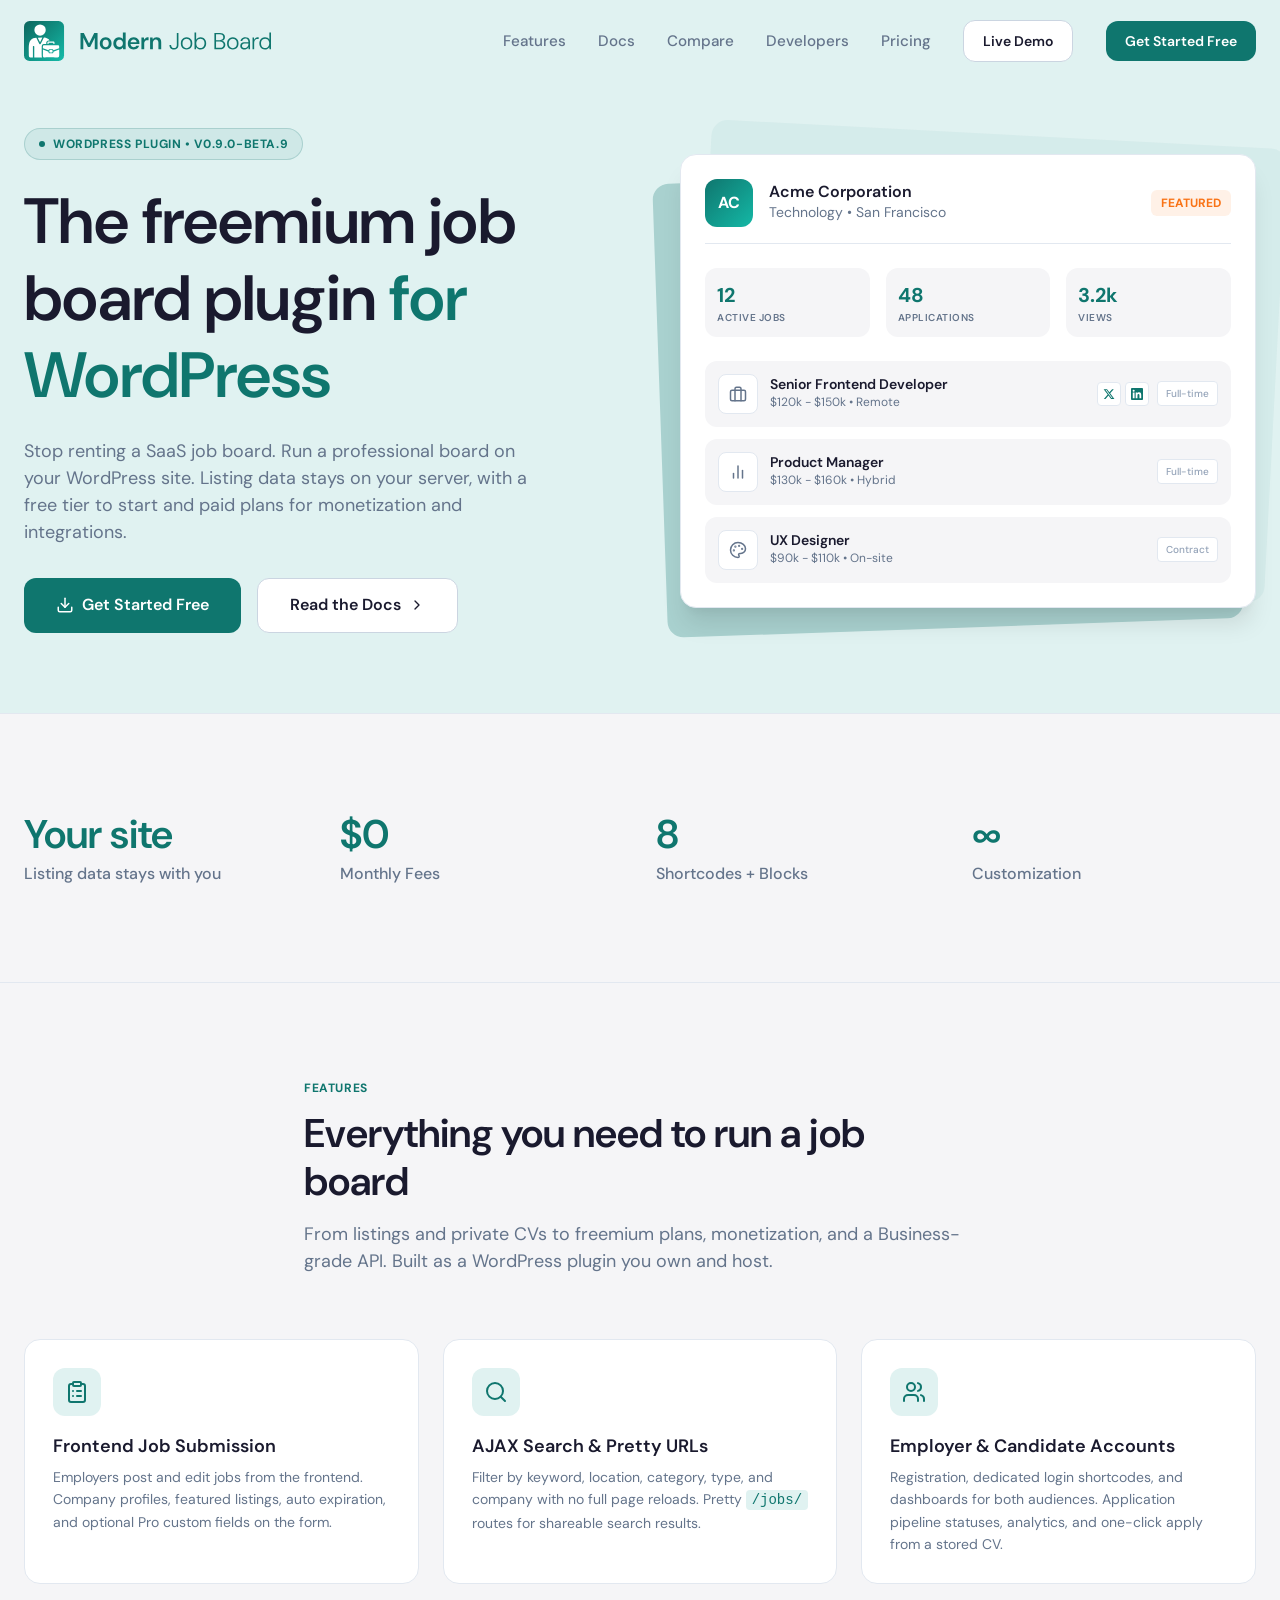
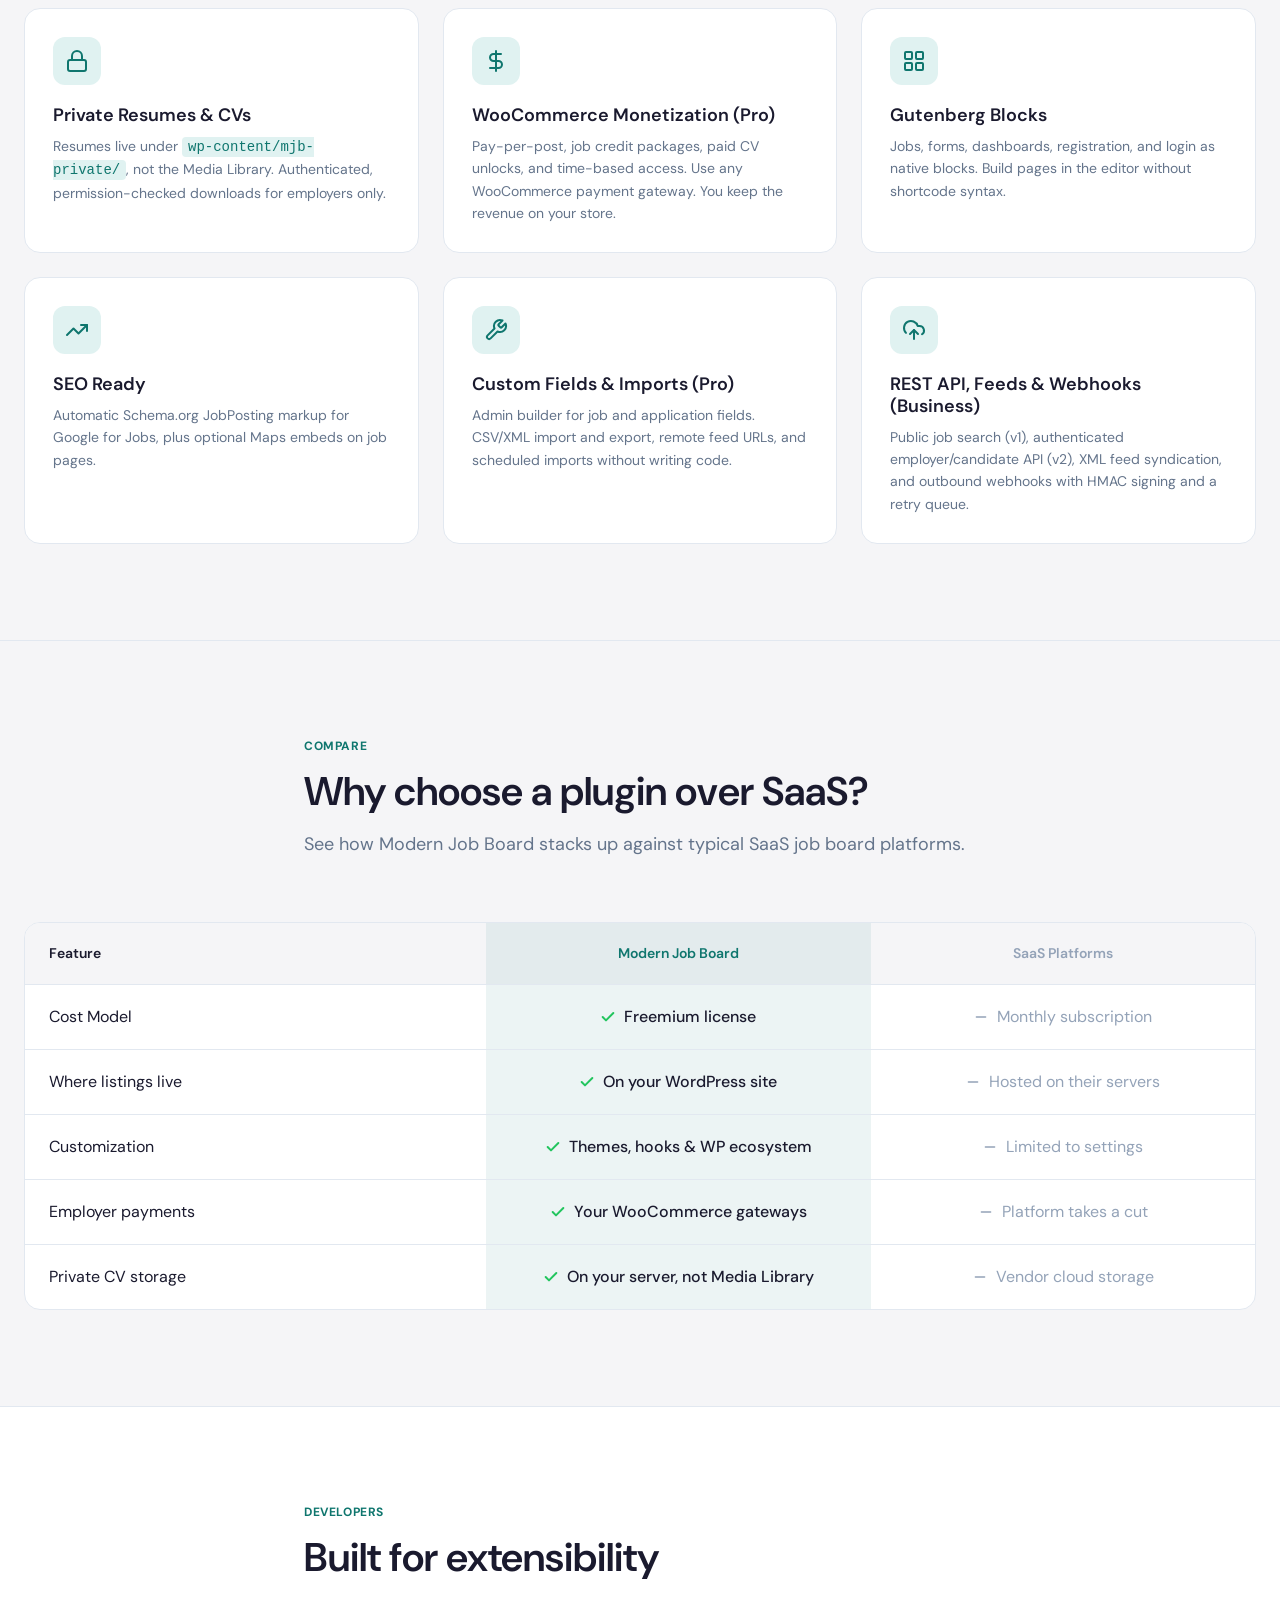
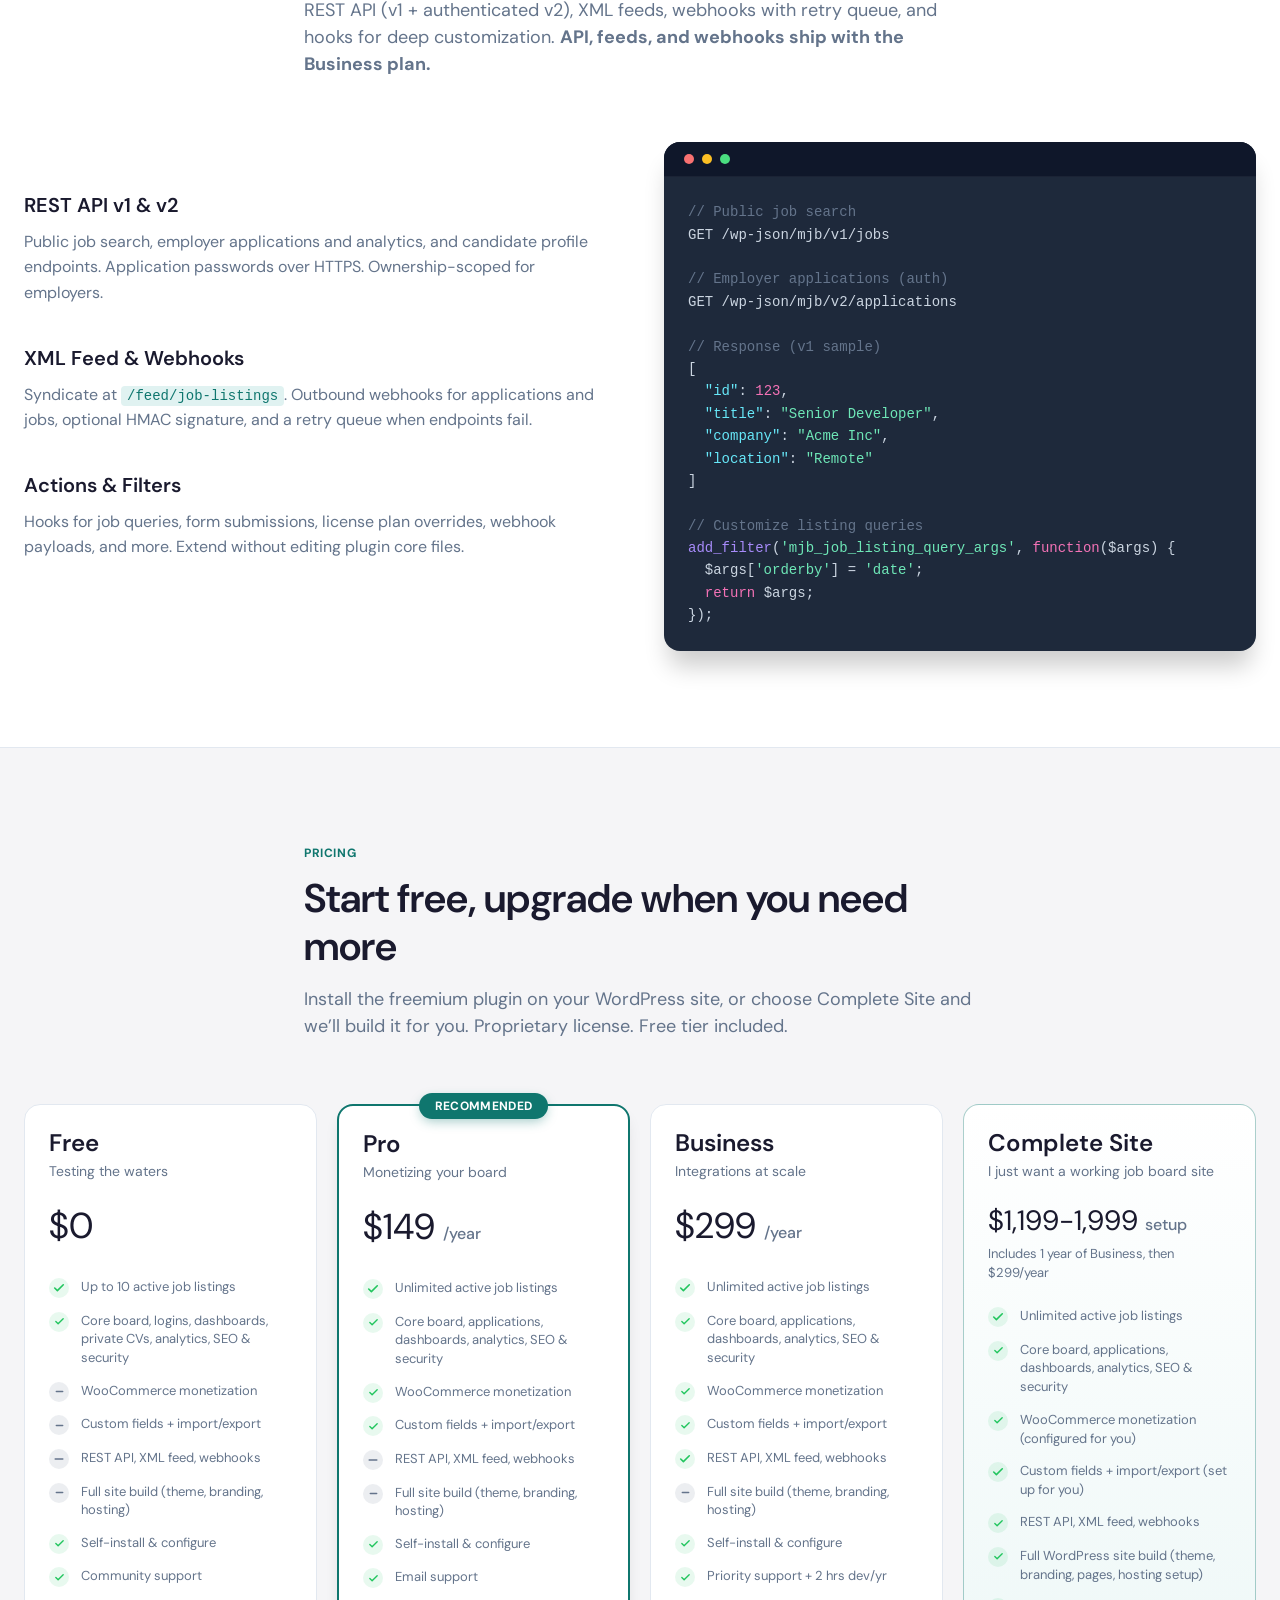
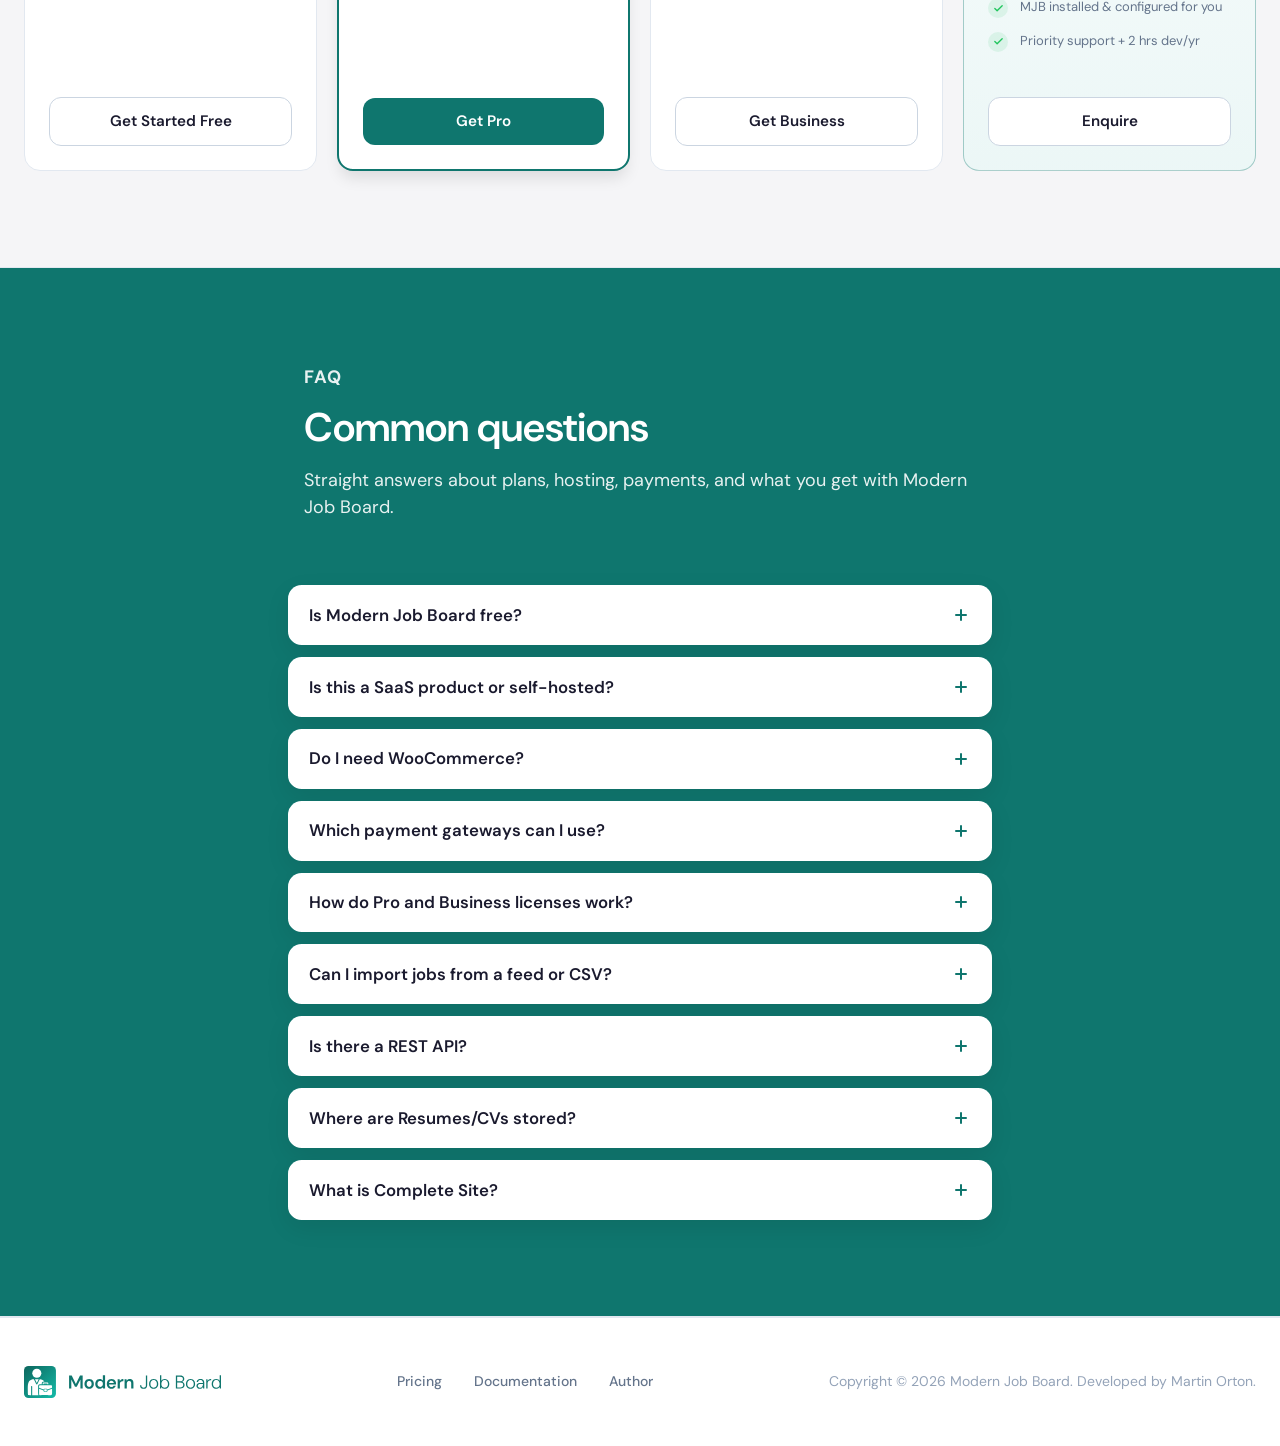
==== commit 473530af: "chore: publish marketing site updates Landing, docs, and CSS in sync with the theme; add changelog." ====
--- a/index.html
+++ b/index.html
@@ -4,11 +4,11 @@
 <head>
     <meta charset="UTF-8">
     <meta name="viewport" content="width=device-width, initial-scale=1.0">
-    <title>Modern Job Board – Freemium WordPress Job Board Plugin</title>
+    <title>Modern Job Board - Freemium WordPress Job Board Plugin</title>
     <link rel="preconnect" href="https://fonts.googleapis.com">
     <link rel="preconnect" href="https://fonts.gstatic.com" crossorigin>
     <link
-        href="https://fonts.googleapis.com/css2?family=DM+Sans:ital,opsz,wght@0,9..40,400;0,9..40,500;0,9..40,600;0,9..40,700;1,9..40,400&display=swap"
+        href="https://fonts.googleapis.com/css2?family=DM+Sans:ital,opsz,wght@0,9.40,400;0,9.40,500;0,9.40,600;0,9.40,700;1,9.40,400&display=swap"
         rel="stylesheet">
     <link rel="stylesheet" href="css/styles.css">
     <script src="js/script.js"></script>
@@ -68,7 +68,7 @@
                     <div class="reveal">
                         <div class="badge">
                             <span class="badge-dot"></span>
-                            WordPress Plugin • v0.9.0-beta.1
+                            WordPress Plugin • v0.9.0-beta.9
                         </div>
                     </div>
                     <div class="reveal delay-1">
@@ -77,7 +77,7 @@
                     </div>
                     <div class="reveal delay-2">
                         <p class="hero-text">Stop renting a SaaS job board. Run a professional board on your WordPress
-                            site — listing data stays on your server, with a free tier to start and paid plans for
+                            site. Listing data stays on your server, with a free tier to start and paid plans for
                             monetization and integrations.</p>
                     </div>
                     <div class="reveal delay-3">
@@ -141,7 +141,7 @@
                                 </div>
                                 <div class="job-info">
                                     <h5>Senior Frontend Developer</h5>
-                                    <p>$120k – $150k • Remote</p>
+                                    <p>$120k - $150k • Remote</p>
                                 </div>
                                 <div class="job-meta">
                                     <div class="social-share">
@@ -174,7 +174,7 @@
                                 </div>
                                 <div class="job-info">
                                     <h5>Product Manager</h5>
-                                    <p>$130k – $160k • Hybrid</p>
+                                    <p>$130k - $160k • Hybrid</p>
                                 </div>
                                 <div class="job-meta">
                                     <div class="social-share">
@@ -210,7 +210,7 @@
                                 </div>
                                 <div class="job-info">
                                     <h5>UX Designer</h5>
-                                    <p>$90k – $110k • On-site</p>
+                                    <p>$90k - $110k • On-site</p>
                                 </div>
                                 <div class="job-meta">
                                     <div class="social-share">
@@ -252,7 +252,7 @@
                     <p>Monthly Fees</p>
                 </div>
                 <div class="stat-block reveal delay-2">
-                    <h3>6+</h3>
+                    <h3>8</h3>
                     <p>Shortcodes + Blocks</p>
                 </div>
                 <div class="stat-block reveal delay-3">
@@ -268,8 +268,8 @@
                 <div class="section-header reveal">
                     <span class="eyebrow">Features</span>
                     <h2>Everything you need to run a job board</h2>
-                    <p>From job posting to monetization, Modern Job Board handles it all while giving you complete
-                        control.</p>
+                    <p>From listings and private CVs to freemium plans, monetization, and a Business-grade API. Built
+                        as a WordPress plugin you own and host.</p>
                 </div>
                 <div class="features-grid">
                     <!-- Feature Items (9) -->
@@ -285,8 +285,8 @@
                                 <path d="M8 16h.01" />
                             </svg></div>
                         <h3>Frontend Job Submission</h3>
-                        <p>Employers post jobs directly from your site with an intuitive form. Supports custom fields,
-                            application methods, and company profiles.</p>
+                        <p>Employers post and edit jobs from the frontend. Company profiles, featured listings, auto
+                            expiration, and optional Pro custom fields on the form.</p>
                     </div>
                     <div class="feature-card reveal delay-1">
                         <div class="feature-icon"><svg xmlns="http://www.w3.org/2000/svg" width="24" height="24"
@@ -295,9 +295,9 @@
                                 <circle cx="11" cy="11" r="8" />
                                 <path d="m21 21-4.3-4.3" />
                             </svg></div>
-                        <h3>AJAX Filtering</h3>
-                        <p>Lightning-fast job search with filters for keywords, location, category, and job type. Pretty
-                            URLs and no page reloads needed.</p>
+                        <h3>AJAX Search &amp; Pretty URLs</h3>
+                        <p>Filter by keyword, location, category, type, and company with no full page reloads. Pretty
+                            <code class="inline-code">/jobs/</code> routes for shareable search results.</p>
                     </div>
                     <div class="feature-card reveal delay-2">
                         <div class="feature-icon"><svg xmlns="http://www.w3.org/2000/svg" width="24" height="24"
@@ -308,24 +308,33 @@
                                 <path d="M22 21v-2a4 4 0 0 0-3-3.87" />
                                 <path d="M16 3.13a4 4 0 0 1 0 7.75" />
                             </svg></div>
-                        <h3>Candidate System</h3>
-                        <p>Complete candidate management with profiles, secure resume storage, and one-click
-                            applications using stored CVs.</p>
+                        <h3>Employer &amp; Candidate Accounts</h3>
+                        <p>Registration, dedicated login shortcodes, and dashboards for both audiences. Application
+                            pipeline statuses, analytics, and one-click apply from a stored CV.</p>
                     </div>
                     <div class="feature-card reveal">
+                        <div class="feature-icon"><svg xmlns="http://www.w3.org/2000/svg" width="24" height="24"
+                                viewBox="0 0 24 24" fill="none" stroke="currentColor" stroke-width="2"
+                                stroke-linecap="round" stroke-linejoin="round">
+                                <rect width="18" height="11" x="3" y="11" rx="2" ry="2" />
+                                <path d="M7 11V7a5 5 0 0 1 10 0v4" />
+                            </svg></div>
+                        <h3>Private Resumes &amp; CVs</h3>
+                        <p>Resumes live under <code class="inline-code">wp-content/mjb-private/</code>, not the Media
+                            Library. Authenticated, permission-checked downloads for employers only.</p>
+                    </div>
+                    <div class="feature-card reveal delay-1">
                         <div class="feature-icon"><svg xmlns="http://www.w3.org/2000/svg" width="24" height="24"
                                 viewBox="0 0 24 24" fill="none" stroke="currentColor" stroke-width="2"
                                 stroke-linecap="round" stroke-linejoin="round">
                                 <line x1="12" x2="12" y1="2" y2="22" />
                                 <path d="M17 5H9.5a3.5 3.5 0 0 0 0 7h5a3.5 3.5 0 0 1 0 7H6" />
                             </svg></div>
-                        <h3>Flexible Pricing Tiers via WooCommerce</h3>
-                        <p>Create your own employer pricing models: one-time pay-per-post, bulk job credit packages
-                            (Starter / Business / Enterprise tiers), single CV unlocks, or time-based unlimited access
-                            passes. Employers see live credit balances in their dashboard. Full refund/expiry lifecycle
-                            handling included.</p>
-                    </div>
-                    <div class="feature-card reveal delay-1">
+                        <h3>WooCommerce Monetization (Pro)</h3>
+                        <p>Pay-per-post, job credit packages, paid CV unlocks, and time-based access. Use any
+                            WooCommerce payment gateway. You keep the revenue on your store.</p>
+                    </div>
+                    <div class="feature-card reveal delay-2">
                         <div class="feature-icon"><svg xmlns="http://www.w3.org/2000/svg" width="24" height="24"
                                 viewBox="0 0 24 24" fill="none" stroke="currentColor" stroke-width="2"
                                 stroke-linecap="round" stroke-linejoin="round">
@@ -335,10 +344,10 @@
                                 <rect x="14" y="14" width="7" height="7" rx="1" />
                             </svg></div>
                         <h3>Gutenberg Blocks</h3>
-                        <p>All core shortcodes are available as native Gutenberg blocks. Build pages visually with the
-                            block editor—no shortcode syntax required.</p>
-                    </div>
-                    <div class="feature-card reveal delay-2">
+                        <p>Jobs, forms, dashboards, registration, and login as native blocks. Build pages in the
+                            editor without shortcode syntax.</p>
+                    </div>
+                    <div class="feature-card reveal">
                         <div class="feature-icon"><svg xmlns="http://www.w3.org/2000/svg" width="24" height="24"
                                 viewBox="0 0 24 24" fill="none" stroke="currentColor" stroke-width="2"
                                 stroke-linecap="round" stroke-linejoin="round">
@@ -346,19 +355,8 @@
                                 <polyline points="16 7 22 7 22 13" />
                             </svg></div>
                         <h3>SEO Ready</h3>
-                        <p>Automatic Schema.org JobPosting structured data for optimal visibility in Google for Jobs
-                            results.</p>
-                    </div>
-                    <div class="feature-card reveal">
-                        <div class="feature-icon"><svg xmlns="http://www.w3.org/2000/svg" width="24" height="24"
-                                viewBox="0 0 24 24" fill="none" stroke="currentColor" stroke-width="2"
-                                stroke-linecap="round" stroke-linejoin="round">
-                                <circle cx="12" cy="12" r="10" />
-                                <polyline points="12 6 12 12 16 14" />
-                            </svg></div>
-                        <h3>Auto Expiration</h3>
-                        <p>Jobs automatically expire after your configured duration. Background cron jobs handle cleanup
-                            automatically.</p>
+                        <p>Automatic Schema.org JobPosting markup for Google for Jobs, plus optional Maps embeds on job
+                            pages.</p>
                     </div>
                     <div class="feature-card reveal delay-1">
                         <div class="feature-icon"><svg xmlns="http://www.w3.org/2000/svg" width="24" height="24"
@@ -367,9 +365,9 @@
                                 <path
                                     d="M14.7 6.3a1 1 0 0 0 0 1.4l1.6 1.6a1 1 0 0 0 1.4 0l3.77-3.77a6 6 0 0 1-7.94 7.94l-6.91 6.91a2.12 2.12 0 0 1-3-3l6.91-6.91a6 6 0 0 1 7.94-7.94l-3.76 3.76z" />
                             </svg></div>
-                        <h3>Custom Fields Builder</h3>
-                        <p>Create unlimited custom fields for jobs and applications through a simple admin UI. No code
-                            required.</p>
+                        <h3>Custom Fields &amp; Imports (Pro)</h3>
+                        <p>Admin builder for job and application fields. CSV/XML import and export, remote feed URLs, and
+                            scheduled imports without writing code.</p>
                     </div>
                     <div class="feature-card reveal delay-2">
                         <div class="feature-icon"><svg xmlns="http://www.w3.org/2000/svg" width="24" height="24"
@@ -379,9 +377,9 @@
                                 <path d="M12 12v9" />
                                 <path d="m16 16-4-4-4 4" />
                             </svg></div>
-                        <h3>CSV &amp; XML Import/Export</h3>
-                        <p>Bulk import jobs from CSV or XML feeds (including remote URLs). Duplicate-safe importer
-                            handles companies, taxonomies, and updates.</p>
+                        <h3>REST API, Feeds &amp; Webhooks (Business)</h3>
+                        <p>Public job search (v1), authenticated employer/candidate API (v2), XML feed syndication, and
+                            outbound webhooks with HMAC signing and a retry queue.</p>
                     </div>
                 </div>
             </div>
@@ -441,6 +439,32 @@
                                     <line x1="5" x2="19" y1="12" y2="12" />
                                 </svg> Limited to settings</div>
                         </div>
+                        <div class="row">
+                            <div class="col feature">Employer payments</div>
+                            <div class="col mjb highlight"><svg class="icon-check" xmlns="http://www.w3.org/2000/svg"
+                                    viewBox="0 0 24 24" fill="none" stroke="currentColor" stroke-width="3"
+                                    stroke-linecap="round" stroke-linejoin="round">
+                                    <polyline points="20 6 9 17 4 12" />
+                                </svg> Your WooCommerce gateways</div>
+                            <div class="col saas"><svg class="icon-minus" xmlns="http://www.w3.org/2000/svg"
+                                    viewBox="0 0 24 24" fill="none" stroke="currentColor" stroke-width="2"
+                                    stroke-linecap="round" stroke-linejoin="round">
+                                    <line x1="5" x2="19" y1="12" y2="12" />
+                                </svg> Platform takes a cut</div>
+                        </div>
+                        <div class="row">
+                            <div class="col feature">Private CV storage</div>
+                            <div class="col mjb highlight"><svg class="icon-check" xmlns="http://www.w3.org/2000/svg"
+                                    viewBox="0 0 24 24" fill="none" stroke="currentColor" stroke-width="3"
+                                    stroke-linecap="round" stroke-linejoin="round">
+                                    <polyline points="20 6 9 17 4 12" />
+                                </svg> On your server, not Media Library</div>
+                            <div class="col saas"><svg class="icon-minus" xmlns="http://www.w3.org/2000/svg"
+                                    viewBox="0 0 24 24" fill="none" stroke="currentColor" stroke-width="2"
+                                    stroke-linecap="round" stroke-linejoin="round">
+                                    <line x1="5" x2="19" y1="12" y2="12" />
+                                </svg> Vendor cloud storage</div>
+                        </div>
                     </div>
                 </div>
             </div>
@@ -452,24 +476,24 @@
                 <div class="section-header reveal">
                     <span class="eyebrow">Developers</span>
                     <h2>Built for extensibility</h2>
-                    <p>REST API (v1 + authenticated v2), XML feeds, webhooks with retry queue, and extensive hooks make integration straightforward. <strong>API, feeds, and webhooks are included with the Business plan.</strong></p>
+                    <p>REST API (v1 + authenticated v2), XML feeds, webhooks with retry queue, and hooks for deep customization. <strong>API, feeds, and webhooks ship with the Business plan.</strong></p>
                 </div>
                 <div class="dev-grid">
                     <div class="dev-content">
                         <div class="dev-item reveal">
-                            <h3>REST API</h3>
-                            <p>Public job search (v1) plus authenticated employer &amp; candidate endpoints (v2). Includes
-                                analytics for views, applications, and conversion rates.</p>
+                            <h3>REST API v1 &amp; v2</h3>
+                            <p>Public job search, employer applications and analytics, and candidate profile endpoints.
+                                Application passwords over HTTPS. Ownership-scoped for employers.</p>
                         </div>
                         <div class="dev-item reveal delay-1">
-                            <h3>XML Job Feed</h3>
-                            <p>Syndicate your listings to Indeed, Google Jobs, and other aggregators with the
-                                standardized feed at <code class="inline-code">/feed/job-listings</code></p>
+                            <h3>XML Feed &amp; Webhooks</h3>
+                            <p>Syndicate at <code class="inline-code">/feed/job-listings</code>. Outbound webhooks for
+                                applications and jobs, optional HMAC signature, and a retry queue when endpoints fail.</p>
                         </div>
                         <div class="dev-item reveal delay-2">
-                            <h3>Actions & Filters</h3>
-                            <p>Dozens of hooks let you customize job queries, form submissions, email notifications, and
-                                more without touching core plugin files.</p>
+                            <h3>Actions &amp; Filters</h3>
+                            <p>Hooks for job queries, form submissions, license plan overrides, webhook payloads, and
+                                more. Extend without editing plugin core files.</p>
                         </div>
                     </div>
                     <div class="dev-code reveal delay-2">
@@ -478,10 +502,13 @@
                                 <span class="dot red"></span><span class="dot yellow"></span><span
                                     class="dot green"></span>
                             </div>
-                            <pre><code><span class="comment">// REST API Endpoint</span>
+                            <pre><code><span class="comment">// Public job search</span>
 GET /wp-json/mjb/v1/jobs
 
-<span class="comment">// Response</span>
+<span class="comment">// Employer applications (auth)</span>
+GET /wp-json/mjb/v2/applications
+
+<span class="comment">// Response (v1 sample)</span>
 [
   <span class="key">"id"</span>: <span class="number">123</span>,
   <span class="key">"title"</span>: <span class="string">"Senior Developer"</span>,
@@ -489,9 +516,9 @@
   <span class="key">"location"</span>: <span class="string">"Remote"</span>
 ]
 
-<span class="comment">// Filter job queries</span>
-<span class="func">add_filter</span>(<span class="string">'mjb_job_query'</span>, <span class="keyword">function</span>($args) {
-  $args[<span class="string">'orderby'</span>] = <span class="string">'rand'</span>;
+<span class="comment">// Customize listing queries</span>
+<span class="func">add_filter</span>(<span class="string">'mjb_job_listing_query_args'</span>, <span class="keyword">function</span>($args) {
+  $args[<span class="string">'orderby'</span>] = <span class="string">'date'</span>;
   <span class="keyword">return</span> $args;
 });</code></pre>
                         </div>
@@ -506,7 +533,7 @@
                 <div class="section-header reveal">
                     <span class="eyebrow">Pricing</span>
                     <h2>Start free, upgrade when you need more</h2>
-                    <p>Install the freemium plugin on your WordPress site, or choose Complete Site and we’ll build it for you. Proprietary license — free tier included.</p>
+                    <p>Install the freemium plugin on your WordPress site, or choose Complete Site and we’ll build it for you. Proprietary license. Free tier included.</p>
                 </div>
                 <div class="pricing-grid pricing-grid--4">
                     <!-- Free -->
@@ -516,15 +543,15 @@
                         <div class="price">$0</div>
                         <ul class="price-features">
                             <li><span class="check-icon">✓</span> Up to 10 active job listings</li>
-                            <li><span class="check-icon">✓</span> Core board, applications, dashboards, analytics, SEO &amp; security</li>
-                            <li class="is-unavailable"><span class="check-icon" aria-hidden="true">—</span> WooCommerce monetization</li>
-                            <li class="is-unavailable"><span class="check-icon" aria-hidden="true">—</span> Custom fields + import/export</li>
-                            <li class="is-unavailable"><span class="check-icon" aria-hidden="true">—</span> REST API, XML feed, webhooks</li>
-                            <li class="is-unavailable"><span class="check-icon" aria-hidden="true">—</span> Full site build (theme, branding, hosting)</li>
+                            <li><span class="check-icon">✓</span> Core board, logins, dashboards, private CVs, analytics, SEO &amp; security</li>
+                            <li class="is-unavailable"><span class="check-icon check-icon--na" aria-hidden="true"></span> WooCommerce monetization</li>
+                            <li class="is-unavailable"><span class="check-icon check-icon--na" aria-hidden="true"></span> Custom fields + import/export</li>
+                            <li class="is-unavailable"><span class="check-icon check-icon--na" aria-hidden="true"></span> REST API, XML feed, webhooks</li>
+                            <li class="is-unavailable"><span class="check-icon check-icon--na" aria-hidden="true"></span> Full site build (theme, branding, hosting)</li>
                             <li><span class="check-icon">✓</span> Self-install &amp; configure</li>
                             <li><span class="check-icon">✓</span> Community support</li>
                         </ul>
-                        <a href="mailto:hello@martinorton.com?subject=Modern%20Job%20Board%20Free"
+                        <a href="/docs/"
                             class="btn btn-outline btn-block">Get Started Free</a>
                     </div>
                     <!-- Pro -->
@@ -538,12 +565,12 @@
                             <li><span class="check-icon">✓</span> Core board, applications, dashboards, analytics, SEO &amp; security</li>
                             <li><span class="check-icon">✓</span> WooCommerce monetization</li>
                             <li><span class="check-icon">✓</span> Custom fields + import/export</li>
-                            <li class="is-unavailable"><span class="check-icon" aria-hidden="true">—</span> REST API, XML feed, webhooks</li>
-                            <li class="is-unavailable"><span class="check-icon" aria-hidden="true">—</span> Full site build (theme, branding, hosting)</li>
+                            <li class="is-unavailable"><span class="check-icon check-icon--na" aria-hidden="true"></span> REST API, XML feed, webhooks</li>
+                            <li class="is-unavailable"><span class="check-icon check-icon--na" aria-hidden="true"></span> Full site build (theme, branding, hosting)</li>
                             <li><span class="check-icon">✓</span> Self-install &amp; configure</li>
                             <li><span class="check-icon">✓</span> Email support</li>
                         </ul>
-                        <a href="mailto:hello@martinorton.com?subject=Modern%20Job%20Board%20Pro" class="btn btn-primary btn-block">Get Pro</a>
+                        <a href="mailto:hello@martinorton.com?subject=Modern%20Job%20Board%20Pro%20license&amp;body=Hi%2C%0A%0AI%27d%20like%20to%20purchase%20a%20Modern%20Job%20Board%20Pro%20license%20(%24149%2Fyear).%0A%0ASite%20URL%3A%20%0A%0APlease%20send%20payment%20instructions%20and%20a%20license%20key.%0A" class="btn btn-primary btn-block">Get Pro</a>
                     </div>
                     <!-- Business -->
                     <div class="pricing-card reveal delay-3">
@@ -556,17 +583,17 @@
                             <li><span class="check-icon">✓</span> WooCommerce monetization</li>
                             <li><span class="check-icon">✓</span> Custom fields + import/export</li>
                             <li><span class="check-icon">✓</span> REST API, XML feed, webhooks</li>
-                            <li class="is-unavailable"><span class="check-icon" aria-hidden="true">—</span> Full site build (theme, branding, hosting)</li>
+                            <li class="is-unavailable"><span class="check-icon check-icon--na" aria-hidden="true"></span> Full site build (theme, branding, hosting)</li>
                             <li><span class="check-icon">✓</span> Self-install &amp; configure</li>
                             <li><span class="check-icon">✓</span> Priority support + 2 hrs dev/yr</li>
                         </ul>
-                        <a href="mailto:hello@martinorton.com?subject=Modern%20Job%20Board%20Business" class="btn btn-outline btn-block">Get Business</a>
+                        <a href="mailto:hello@martinorton.com?subject=Modern%20Job%20Board%20Business%20license&amp;body=Hi%2C%0A%0AI%27d%20like%20to%20purchase%20a%20Modern%20Job%20Board%20Business%20license%20(%24299%2Fyear).%0A%0ASite%20URL%3A%20%0A%0APlease%20send%20payment%20instructions%20and%20a%20license%20key.%0A" class="btn btn-outline btn-block">Get Business</a>
                     </div>
                     <!-- Complete Site -->
                     <div class="pricing-card pricing-card--complete reveal delay-3">
                         <h3>Complete Site</h3>
                         <p class="price-sub">I just want a working job board site</p>
-                        <div class="price price--setup">$1,199–1,999 <span class="period">setup</span></div>
+                        <div class="price price--setup">$1,199-1,999 <span class="period">setup</span></div>
                         <p class="price-note">Includes 1 year of Business, then $299/year</p>
                         <ul class="price-features">
                             <li><span class="check-icon">✓</span> Unlimited active job listings</li>
@@ -578,24 +605,85 @@
                             <li><span class="check-icon">✓</span> MJB installed &amp; configured for you</li>
                             <li><span class="check-icon">✓</span> Priority support + 2 hrs dev/yr</li>
                         </ul>
-                        <a href="mailto:hello@martinorton.com?subject=Modern%20Job%20Board%20Complete%20Site" class="btn btn-outline btn-block">Enquire</a>
+                        <a href="mailto:hello@martinorton.com?subject=Modern%20Job%20Board%20Complete%20Site&amp;body=Hi%2C%0A%0AI%27d%20like%20a%20quote%20for%20Modern%20Job%20Board%20Complete%20Site%20(setup%20%2B%20Business%20license).%0A%0AProject%20notes%3A%20%0A%0A" class="btn btn-outline btn-block">Enquire</a>
                     </div>
                 </div>
             </div>
         </section>
 
-        <!-- CTA -->
-        <section class="cta-section">
-            <div class="container reveal">
-                <h2>Ready to launch your job board?</h2>
-                <p>Start with the free tier today and upgrade when you need monetization, imports, or API integrations.</p>
-                <a href="#pricing" class="btn btn-white btn-lg">
-                    <svg xmlns="http://www.w3.org/2000/svg" width="20" height="20" viewBox="0 0 24 24" fill="none"
-                        stroke="currentColor" stroke-width="2" stroke-linecap="round" stroke-linejoin="round">
-                        <path d="m9 18 6-6-6-6" />
-                    </svg>
-                    View Pricing
-                </a>
+        <!-- FAQ -->
+        <section id="faq" class="section faq-section">
+            <div class="container">
+                <div class="section-header reveal">
+                    <p class="eyebrow">FAQ</p>
+                    <h2>Common questions</h2>
+                    <p>Straight answers about plans, hosting, payments, and what you get with Modern Job Board.</p>
+                </div>
+                <div class="faq-list reveal delay-1" data-faq-accordion>
+                    <div class="faq-item">
+                        <button type="button" class="faq-question" aria-expanded="false" aria-controls="faq-a-1" id="faq-q-1">
+                            <span class="faq-question-text">Is Modern Job Board free?</span>
+                            <span class="faq-chevron" aria-hidden="true"></span>
+                        </button>
+                        <div class="faq-panel" id="faq-a-1" role="region" aria-labelledby="faq-q-1" aria-hidden="true"><div class="faq-answer"><p>Yes. There is a free tier with core job board features and a cap of 10 active (published) jobs. Upgrade to Pro or Business when you need unlimited listings, WooCommerce monetization, imports, or API features.</p></div></div>
+                    </div>
+                    <div class="faq-item">
+                        <button type="button" class="faq-question" aria-expanded="false" aria-controls="faq-a-2" id="faq-q-2">
+                            <span class="faq-question-text">Is this a SaaS product or self-hosted?</span>
+                            <span class="faq-chevron" aria-hidden="true"></span>
+                        </button>
+                        <div class="faq-panel" id="faq-a-2" role="region" aria-labelledby="faq-q-2" aria-hidden="true"><div class="faq-answer"><p>Self-hosted. You install the plugin on your own WordPress site. Job data, applications, and resumes live on your server under your control, not on a third-party SaaS platform.</p></div></div>
+                    </div>
+                    <div class="faq-item">
+                        <button type="button" class="faq-question" aria-expanded="false" aria-controls="faq-a-3" id="faq-q-3">
+                            <span class="faq-question-text">Do I need WooCommerce?</span>
+                            <span class="faq-chevron" aria-hidden="true"></span>
+                        </button>
+                        <div class="faq-panel" id="faq-a-3" role="region" aria-labelledby="faq-q-3" aria-hidden="true"><div class="faq-answer"><p>Only if you want employer monetization (pay-per-post, job credits, paid CV access) or you sell MJB licenses from a WooCommerce store. The free board runs without WooCommerce.</p></div></div>
+                    </div>
+                    <div class="faq-item">
+                        <button type="button" class="faq-question" aria-expanded="false" aria-controls="faq-a-4" id="faq-q-4">
+                            <span class="faq-question-text">Which payment gateways can I use?</span>
+                            <span class="faq-chevron" aria-hidden="true"></span>
+                        </button>
+                        <div class="faq-panel" id="faq-a-4" role="region" aria-labelledby="faq-q-4" aria-hidden="true"><div class="faq-answer"><p>Any payment gateway that supports WooCommerce, for example PayPal, Stripe, Square, Mollie, Razorpay, or regional options where you can open a merchant account. MJB does not lock you to a single processor.</p></div></div>
+                    </div>
+                    <div class="faq-item">
+                        <button type="button" class="faq-question" aria-expanded="false" aria-controls="faq-a-5" id="faq-q-5">
+                            <span class="faq-question-text">How do Pro and Business licenses work?</span>
+                            <span class="faq-chevron" aria-hidden="true"></span>
+                        </button>
+                        <div class="faq-panel" id="faq-a-5" role="region" aria-labelledby="faq-q-5" aria-hidden="true"><div class="faq-answer"><p>After purchase you receive a license key. Paste it under <strong>Job Board → Settings → License &amp; plan</strong>. Pro unlocks unlimited jobs, WooCommerce tools, custom fields, and import/export. Business adds the REST API, XML job feed, and webhooks.</p></div></div>
+                    </div>
+                    <div class="faq-item">
+                        <button type="button" class="faq-question" aria-expanded="false" aria-controls="faq-a-6" id="faq-q-6">
+                            <span class="faq-question-text">Can I import jobs from a feed or CSV?</span>
+                            <span class="faq-chevron" aria-hidden="true"></span>
+                        </button>
+                        <div class="faq-panel" id="faq-a-6" role="region" aria-labelledby="faq-q-6" aria-hidden="true"><div class="faq-answer"><p>Yes on Pro and higher. Use the admin Tools for CSV/XML import, remote feed URLs, and scheduled imports. Public XML syndication for aggregators is a Business feature (<code>/feed/job-listings</code>).</p></div></div>
+                    </div>
+                    <div class="faq-item">
+                        <button type="button" class="faq-question" aria-expanded="false" aria-controls="faq-a-7" id="faq-q-7">
+                            <span class="faq-question-text">Is there a REST API?</span>
+                            <span class="faq-chevron" aria-hidden="true"></span>
+                        </button>
+                        <div class="faq-panel" id="faq-a-7" role="region" aria-labelledby="faq-q-7" aria-hidden="true"><div class="faq-answer"><p>Yes on the Business plan. Public job search lives under <code>/wp-json/mjb/v1/</code>. Authenticated employer and candidate endpoints are under <code>/wp-json/mjb/v2/</code>. See the <a href="docs/index.html">documentation</a> for details.</p></div></div>
+                    </div>
+                    <div class="faq-item">
+                        <button type="button" class="faq-question" aria-expanded="false" aria-controls="faq-a-8" id="faq-q-8">
+                            <span class="faq-question-text">Where are Resumes/CVs stored?</span>
+                            <span class="faq-chevron" aria-hidden="true"></span>
+                        </button>
+                        <div class="faq-panel" id="faq-a-8" role="region" aria-labelledby="faq-q-8" aria-hidden="true"><div class="faq-answer"><p>Resumes are stored under <code>wp-content/mjb-private/</code> (not the Media Library) and should be blocked from direct web access. Employers download them only through authenticated, permission-checked links.</p></div></div>
+                    </div>
+                    <div class="faq-item">
+                        <button type="button" class="faq-question" aria-expanded="false" aria-controls="faq-a-9" id="faq-q-9">
+                            <span class="faq-question-text">What is Complete Site?</span>
+                            <span class="faq-chevron" aria-hidden="true"></span>
+                        </button>
+                        <div class="faq-panel" id="faq-a-9" role="region" aria-labelledby="faq-q-9" aria-hidden="true"><div class="faq-answer"><p>A done-for-you option: WordPress setup, theme and branding, pages, and MJB installed and configured, including Business features for the first year. Ideal if you want a working board without building it yourself.</p></div></div>
+                    </div>
+                </div>
             </div>
         </section>
     </main>
--- a/css/styles.css
+++ b/css/styles.css
@@ -25,6 +25,7 @@
     --mjb-navbar-height: 5rem;
     --mjb-admin-bar-height: 0px;
     --mjb-header-offset: calc(var(--mjb-admin-bar-height) + var(--mjb-navbar-height));
+    --mjb-content-sticky-top: calc(var(--mjb-header-offset) + var(--mjb-hero-edge));
 
     --heading-weight: 600;
     --heading-line-height: 1.2;
@@ -181,7 +182,21 @@
 .section {
     padding: var(--spacing-section) 0;
     border-bottom: 1px solid var(--border);
-    scroll-margin-top: var(--mjb-header-offset, 5rem);
+    scroll-margin-top: var(--mjb-content-sticky-top, var(--mjb-header-offset, 5rem));
+}
+
+.section[id],
+.docs-section[id],
+.docs-endpoint[id],
+#features,
+#comparison,
+#pricing,
+#developers,
+#faq,
+#mjb-jobs-list,
+#mjb-jobs-board,
+#mjb-jobs-results {
+    scroll-margin-top: var(--mjb-content-sticky-top, var(--mjb-header-offset, 5rem));
 }
 
 .bg-white {
@@ -1302,22 +1317,18 @@
 .price-features li.is-unavailable {
     opacity: 0.55;
 }
-
 .price-features li.is-unavailable:hover {
     color: var(--text-secondary);
 }
-
 .price-features li.is-unavailable .check-icon {
     color: var(--text-secondary);
     background: rgba(100, 116, 139, 0.12);
 }
-
 .price-features li.is-unavailable .check-icon::after {
     /* Fixed-size minus glyph so unavailable icons match check width */
     -webkit-mask-image: url("data:image/svg+xml,%3Csvg xmlns='http://www.w3.org/2000/svg' viewBox='0 0 24 24' fill='none' stroke='black' stroke-width='3' stroke-linecap='round'%3E%3Cline x1='5' y1='12' x2='19' y2='12'/%3E%3C/svg%3E");
     mask-image: url("data:image/svg+xml,%3Csvg xmlns='http://www.w3.org/2000/svg' viewBox='0 0 24 24' fill='none' stroke='black' stroke-width='3' stroke-linecap='round'%3E%3Cline x1='5' y1='12' x2='19' y2='12'/%3E%3C/svg%3E");
 }
-
 /* Even check/minus circles: fixed flex basis, SVG mask (no glyph-width skew) */
 .check-icon {
     color: var(--success);
@@ -1366,7 +1377,6 @@
 .price-features li.is-unavailable:hover .check-icon {
     box-shadow: none;
 }
-
 /* Stagger feature rows when pricing card scrolls into view */
 .pricing-card.reveal.visible .price-features li {
     animation: price-feature-in 0.42s cubic-bezier(0.16, 1, 0.3, 1) both;
@@ -1393,11 +1403,176 @@
     }
 }
 
-/* CTA */
+/* FAQ (replaces former full-width CTA; keeps primary brand colours) */
+.faq-section {
+    background-color: var(--primary);
+    color: white;
+    padding: var(--spacing-section) 1.5rem;
+}
+
+/* Same markup/cascade as Pricing (p.eyebrow + section-header); white text only */
+.faq-section .section-header .eyebrow {
+    color: rgba(255, 255, 255, 0.9);
+}
+
+.faq-section .section-header h2 {
+    color: #ffffff;
+}
+
+.faq-section .section-header > p:not(.eyebrow) {
+    color: rgba(255, 255, 255, 0.9);
+}
+
+.faq-list {
+    max-width: 44rem;
+    margin: 0 auto;
+    display: flex;
+    flex-direction: column;
+    gap: 0.75rem;
+}
+
+.faq-item {
+    background: var(--bg-white);
+    border-radius: 0.85rem;
+    border: 1px solid rgba(255, 255, 255, 0.12);
+    box-shadow: 0 8px 24px rgba(0, 0, 0, 0.08);
+    overflow: hidden;
+}
+
+.faq-question {
+    width: 100%;
+    display: flex;
+    align-items: center;
+    justify-content: space-between;
+    gap: 1rem;
+    padding: 1.1rem 1.25rem;
+    border: none;
+    background: transparent;
+    cursor: pointer;
+    text-align: left;
+    font-family: var(--font-sans);
+    font-size: 1.05rem;
+    font-weight: 600;
+    line-height: 1.35;
+    color: var(--text-primary);
+}
+
+.faq-question:hover {
+    background: var(--primary-light);
+}
+
+.faq-question:focus-visible {
+    outline: 2px solid var(--primary);
+    outline-offset: -2px;
+}
+
+.faq-question-text {
+    flex: 1;
+}
+
+.faq-chevron {
+    flex-shrink: 0;
+    width: 1.25rem;
+    height: 1.25rem;
+    position: relative;
+    transition: transform 0.4s cubic-bezier(0.16, 1, 0.3, 1);
+    will-change: transform;
+}
+
+/* + icon: rotate 45° to form × when open */
+.faq-chevron::before,
+.faq-chevron::after {
+    content: "";
+    position: absolute;
+    top: 50%;
+    left: 50%;
+    background: var(--primary);
+    border-radius: 1px;
+}
+
+.faq-chevron::before {
+    width: 12px;
+    height: 2px;
+    transform: translate(-50%, -50%);
+}
+
+.faq-chevron::after {
+    width: 2px;
+    height: 12px;
+    transform: translate(-50%, -50%);
+}
+
+.faq-item.is-open .faq-chevron {
+    transform: rotate(45deg);
+}
+
+/* Smooth expand/collapse (same easing as site reveals) */
+.faq-panel {
+    display: grid;
+    grid-template-rows: 0fr;
+    transition: grid-template-rows 0.4s cubic-bezier(0.16, 1, 0.3, 1);
+}
+
+.faq-item.is-open .faq-panel {
+    grid-template-rows: 1fr;
+}
+
+.faq-panel > .faq-answer {
+    overflow: hidden;
+    min-height: 0;
+}
+
+.faq-answer {
+    padding: 0 1.25rem;
+    color: var(--text-secondary);
+    font-size: 0.975rem;
+    line-height: 1.6;
+    opacity: 0;
+    transition: opacity 0.25s ease, padding-bottom 0.4s cubic-bezier(0.16, 1, 0.3, 1);
+}
+
+.faq-item.is-open .faq-answer {
+    padding-bottom: 1.15rem;
+    opacity: 1;
+    transition-delay: 0.05s;
+}
+
+.faq-answer p {
+    margin: 0;
+}
+
+.faq-answer a {
+    color: var(--primary);
+    font-weight: 600;
+    text-decoration: none;
+}
+
+.faq-answer a:hover {
+    text-decoration: underline;
+}
+
+.faq-answer code {
+    font-family: ui-monospace, SFMono-Regular, Menlo, Monaco, Consolas, monospace;
+    font-size: 0.88em;
+    background: var(--primary-surface);
+    color: var(--text-primary);
+    padding: 0.1em 0.35em;
+    border-radius: 0.3rem;
+}
+
+
+@media (prefers-reduced-motion: reduce) {
+    .faq-panel,
+    .faq-chevron,
+    .faq-answer {
+        transition: none !important;
+    }
+}
+/* Legacy CTA class (old markup / imports) */
 .cta-section {
     background-color: var(--primary);
     color: white;
-    text-center;
+    text-align: center;
     padding: 6rem 1.5rem;
 }
 
@@ -1682,64 +1857,358 @@
     }
 }
 
+/* -- Documentation reference (Bullhorn-style shell, MJB look) -- */
 .docs-page {
-    padding-top: 6rem;
-}
-
-.docs-container {
-    max-width: 960px;
-}
-
-.docs-header {
-    margin-bottom: 2.5rem;
-}
-
-.docs-header h1 {
-    margin: 0.5rem 0 1rem;
-}
-
-.docs-header p,
-.docs-card p {
+    padding-top: 0;
+    padding-bottom: 0;
+    min-height: 100vh;
+    background: var(--bg-neutral);
+}
+
+/* WP page: theme chrome already wraps content */
+.docs-page--wp {
+    min-height: auto;
+    background: transparent;
+}
+
+/* Docs hero uses the same margin as other content heroes (3rem below). */
+.docs-hero.mjb-content-hero {
+    margin-bottom: 3rem;
+}
+
+/*
+ * Docs body spacing matches .site-main--content:
+ * padding-top 0 (gap comes from hero margin), padding-bottom 5rem.
+ */
+.docs-shell {
+    display: grid;
+    grid-template-columns: 1fr;
+    gap: 0;
+    max-width: var(--container-max);
+    margin: 0 auto;
+    padding: 0 1.25rem 5rem;
+    background: transparent;
+}
+
+.docs-sidebar {
+    position: sticky;
+    top: calc(var(--mjb-header-offset, 5rem) + 0.5rem);
+    align-self: start;
+    max-height: calc(100vh - var(--mjb-header-offset, 5rem) - 1rem);
+    overflow-y: auto;
+    padding: 1rem 0 2rem;
+    margin-bottom: 1rem;
+    border-bottom: 1px solid var(--border);
+    scrollbar-width: thin;
+}
+
+.docs-sidebar-title {
+    font-size: 0.7rem;
+    font-weight: 700;
+    letter-spacing: 0.08em;
+    text-transform: uppercase;
+    color: var(--text-muted);
+    margin: 1.25rem 0 0.5rem;
+}
+
+.docs-sidebar-title:first-child {
+    margin-top: 0;
+}
+
+.docs-toc {
+    list-style: none;
+    padding: 0;
+    margin: 0 0 0.25rem;
+}
+
+.docs-toc > li + li {
+    margin-top: 0.35rem;
+}
+
+.docs-toc a {
+    display: block;
+    padding: 0.5rem 0.75rem;
+    border-radius: 0.5rem;
+    font-size: 0.875rem;
     color: var(--text-secondary);
-}
-
-.docs-grid {
-    display: grid;
-    gap: 1.5rem;
-}
-
-.docs-card {
+    border: 1px solid transparent;
+    transition: color 0.15s ease, background 0.15s ease, border-color 0.15s ease;
+}
+
+.docs-toc a:hover {
+    color: var(--primary);
+    background: var(--primary-light);
+}
+
+.docs-toc a.is-active {
+    color: var(--primary);
+    font-weight: 600;
+    background: var(--primary-light);
+    border-color: var(--primary);
+}
+
+.docs-toc--nested {
+    margin: 0.15rem 0 0.35rem 0.65rem;
+    padding-left: 0.35rem;
+    border-left: 1px solid var(--border);
+}
+
+.docs-toc--nested a {
+    font-size: 0.8125rem;
+    padding: 0.28rem 0.55rem;
+}
+
+.docs-toc .docs-method-tag {
+    display: inline-block;
+    font-size: 0.65rem;
+    font-weight: 700;
+    letter-spacing: 0.04em;
+    margin-right: 0.35rem;
+    vertical-align: 0.05em;
+}
+
+.docs-main {
+    min-width: 0;
+    padding: 0.5rem 0 3rem;
+}
+
+.docs-section {
+    margin-bottom: 3rem;
+    scroll-margin-top: calc(var(--mjb-header-offset, 5rem) + 1rem);
+}
+
+.docs-section > h2 {
+    font-size: 1.5rem;
+    margin: 0 0 0.75rem;
+    padding-bottom: 0.5rem;
+    border-bottom: 1px solid var(--border);
+}
+
+.docs-section > h3,
+.docs-endpoint h3 {
+    font-size: 1.125rem;
+    margin: 1.75rem 0 0.65rem;
+}
+
+.docs-section p,
+.docs-endpoint p,
+.docs-section li {
+    color: var(--text-secondary);
+}
+
+.docs-section p + p,
+.docs-section ul + p,
+.docs-section p + ul {
+    margin-top: 0.75rem;
+}
+
+.docs-section ul,
+.docs-section ol {
+    padding-left: 1.25rem;
+    margin: 0.5rem 0 0.75rem;
+}
+
+.docs-section li + li {
+    margin-top: 0.35rem;
+}
+
+.docs-section a:not(.btn) {
+    color: var(--primary);
+    font-weight: 500;
+}
+
+.docs-section a:not(.btn):hover {
+    text-decoration: underline;
+}
+
+.docs-section code,
+.docs-endpoint code {
+    font-family: ui-monospace, SFMono-Regular, Menlo, Monaco, Consolas, monospace;
+    font-size: 0.85em;
+    background: var(--primary-surface);
+    color: var(--text-primary);
+    padding: 0.12em 0.4em;
+    border-radius: 0.35rem;
+}
+
+.docs-note {
+    background: var(--primary-surface);
+    border: 1px solid rgba(15, 118, 110, 0.15);
+    border-radius: 0.75rem;
+    padding: 0.9rem 1.1rem;
+    margin: 1rem 0;
+    font-size: 0.925rem;
+    color: var(--text-secondary);
+}
+
+.docs-note strong {
+    color: var(--text-primary);
+}
+
+.docs-endpoint {
     background: var(--bg-white);
     border: 1px solid var(--border);
     border-radius: 1rem;
-    padding: 1.5rem;
-}
-
-.docs-card h2 {
-    font-family: var(--font-sans);
-    font-size: 1.125rem;
-    margin-bottom: 1rem;
-}
-
-.docs-list {
-    padding-left: 1.25rem;
-    color: var(--text-secondary);
-}
-
-.docs-list li + li {
-    margin-top: 0.5rem;
+    padding: 1.25rem 1.35rem 1.5rem;
+    margin: 1.25rem 0 1.75rem;
+    scroll-margin-top: calc(var(--mjb-header-offset, 5rem) + 1rem);
+}
+
+.docs-endpoint-title {
+    display: flex;
+    flex-wrap: wrap;
+    align-items: center;
+    gap: 0.5rem 0.75rem;
+    margin: 0 0 0.75rem;
+}
+
+.docs-endpoint-title h3 {
+    margin: 0;
+    font-size: 1.05rem;
+    font-family: ui-monospace, SFMono-Regular, Menlo, Monaco, Consolas, monospace;
+    font-weight: 600;
+    word-break: break-all;
+}
+
+.docs-method {
+    display: inline-flex;
+    align-items: center;
+    justify-content: center;
+    min-width: 3.25rem;
+    padding: 0.2rem 0.5rem;
+    border-radius: 0.35rem;
+    font-size: 0.7rem;
+    font-weight: 700;
+    letter-spacing: 0.04em;
+    text-transform: uppercase;
+    color: #fff;
+    flex-shrink: 0;
+}
+
+.docs-method--get {
+    background: #0f766e;
+}
+
+.docs-method--post {
+    background: #2563eb;
+}
+
+.docs-method--patch,
+.docs-method--put {
+    background: #d97706;
+}
+
+.docs-method--delete {
+    background: #dc2626;
 }
 
 .docs-code,
-.docs-card pre {
+.docs-endpoint pre,
+.docs-section pre {
     background: #0f172a;
     color: #e2e8f0;
-    padding: 1rem;
+    padding: 1rem 1.1rem;
     border-radius: 0.75rem;
     overflow-x: auto;
-    font-size: 0.85rem;
-    line-height: 1.5;
-    margin: 0.75rem 0;
+    font-size: 0.8125rem;
+    line-height: 1.55;
+    margin: 0.75rem 0 1rem;
+    font-family: ui-monospace, SFMono-Regular, Menlo, Monaco, Consolas, monospace;
+}
+
+.docs-code-label {
+    font-size: 0.7rem;
+    font-weight: 600;
+    letter-spacing: 0.06em;
+    text-transform: uppercase;
+    color: var(--text-muted);
+    margin: 0.75rem 0 0.35rem;
+}
+
+.docs-table-wrap {
+    overflow-x: auto;
+    margin: 0.85rem 0 1.25rem;
+    border: 1px solid var(--border);
+    border-radius: 0.75rem;
+    background: var(--bg-white);
+}
+
+.docs-table {
+    width: 100%;
+    border-collapse: collapse;
+    font-size: 0.875rem;
+}
+
+.docs-table th,
+.docs-table td {
+    text-align: left;
+    padding: 0.65rem 0.85rem;
+    border-bottom: 1px solid var(--border);
+    vertical-align: top;
+}
+
+.docs-table th {
+    background: var(--bg-neutral);
+    color: var(--text-primary);
+    font-weight: 600;
+    white-space: nowrap;
+}
+
+.docs-table tr:last-child td {
+    border-bottom: none;
+}
+
+.docs-table td {
+    color: var(--text-secondary);
+}
+
+.docs-table code {
+    white-space: nowrap;
+}
+
+.docs-req {
+    display: inline-block;
+    font-size: 0.7rem;
+    font-weight: 700;
+    text-transform: uppercase;
+    letter-spacing: 0.03em;
+    color: #b45309;
+    background: #fff7ed;
+    padding: 0.1rem 0.4rem;
+    border-radius: 0.25rem;
+}
+
+.docs-opt {
+    display: inline-block;
+    font-size: 0.7rem;
+    font-weight: 600;
+    text-transform: uppercase;
+    letter-spacing: 0.03em;
+    color: var(--text-muted);
+    background: var(--bg-neutral);
+    padding: 0.1rem 0.4rem;
+    border-radius: 0.25rem;
+}
+
+.docs-toc-toggle {
+    display: flex;
+    align-items: center;
+    justify-content: space-between;
+    width: 100%;
+    margin: 0.75rem 0 0.5rem;
+    padding: 0.65rem 0.85rem;
+    border: 1px solid var(--border);
+    border-radius: 0.65rem;
+    background: var(--bg-white);
+    font: inherit;
+    font-weight: 600;
+    color: var(--text-primary);
+    cursor: pointer;
+}
+
+.docs-toc-toggle[aria-expanded="true"] {
+    border-color: var(--primary);
+    color: var(--primary);
 }
 
 .nav-links a.active {
@@ -1747,9 +2216,36 @@
     font-weight: 600;
 }
 
-@media (min-width: 768px) {
-    .docs-grid {
-        grid-template-columns: repeat(2, minmax(0, 1fr));
+@media (min-width: 960px) {
+    .docs-shell {
+        grid-template-columns: 15.5rem minmax(0, 1fr);
+        gap: 2.5rem;
+        padding: 0 1.5rem;
+    }
+
+    .docs-sidebar {
+        border-bottom: none;
+        margin-bottom: 0;
+        padding-top: 1.25rem;
+    }
+
+    .docs-toc-toggle {
+        display: none;
+    }
+
+    .docs-sidebar-nav {
+        display: block !important;
+    }
+}
+
+@media (max-width: 959px) {
+    .docs-sidebar-nav {
+        display: none;
+    }
+
+    .docs-sidebar-nav.is-open {
+        display: block;
+        padding-bottom: 0.5rem;
     }
 }
 
